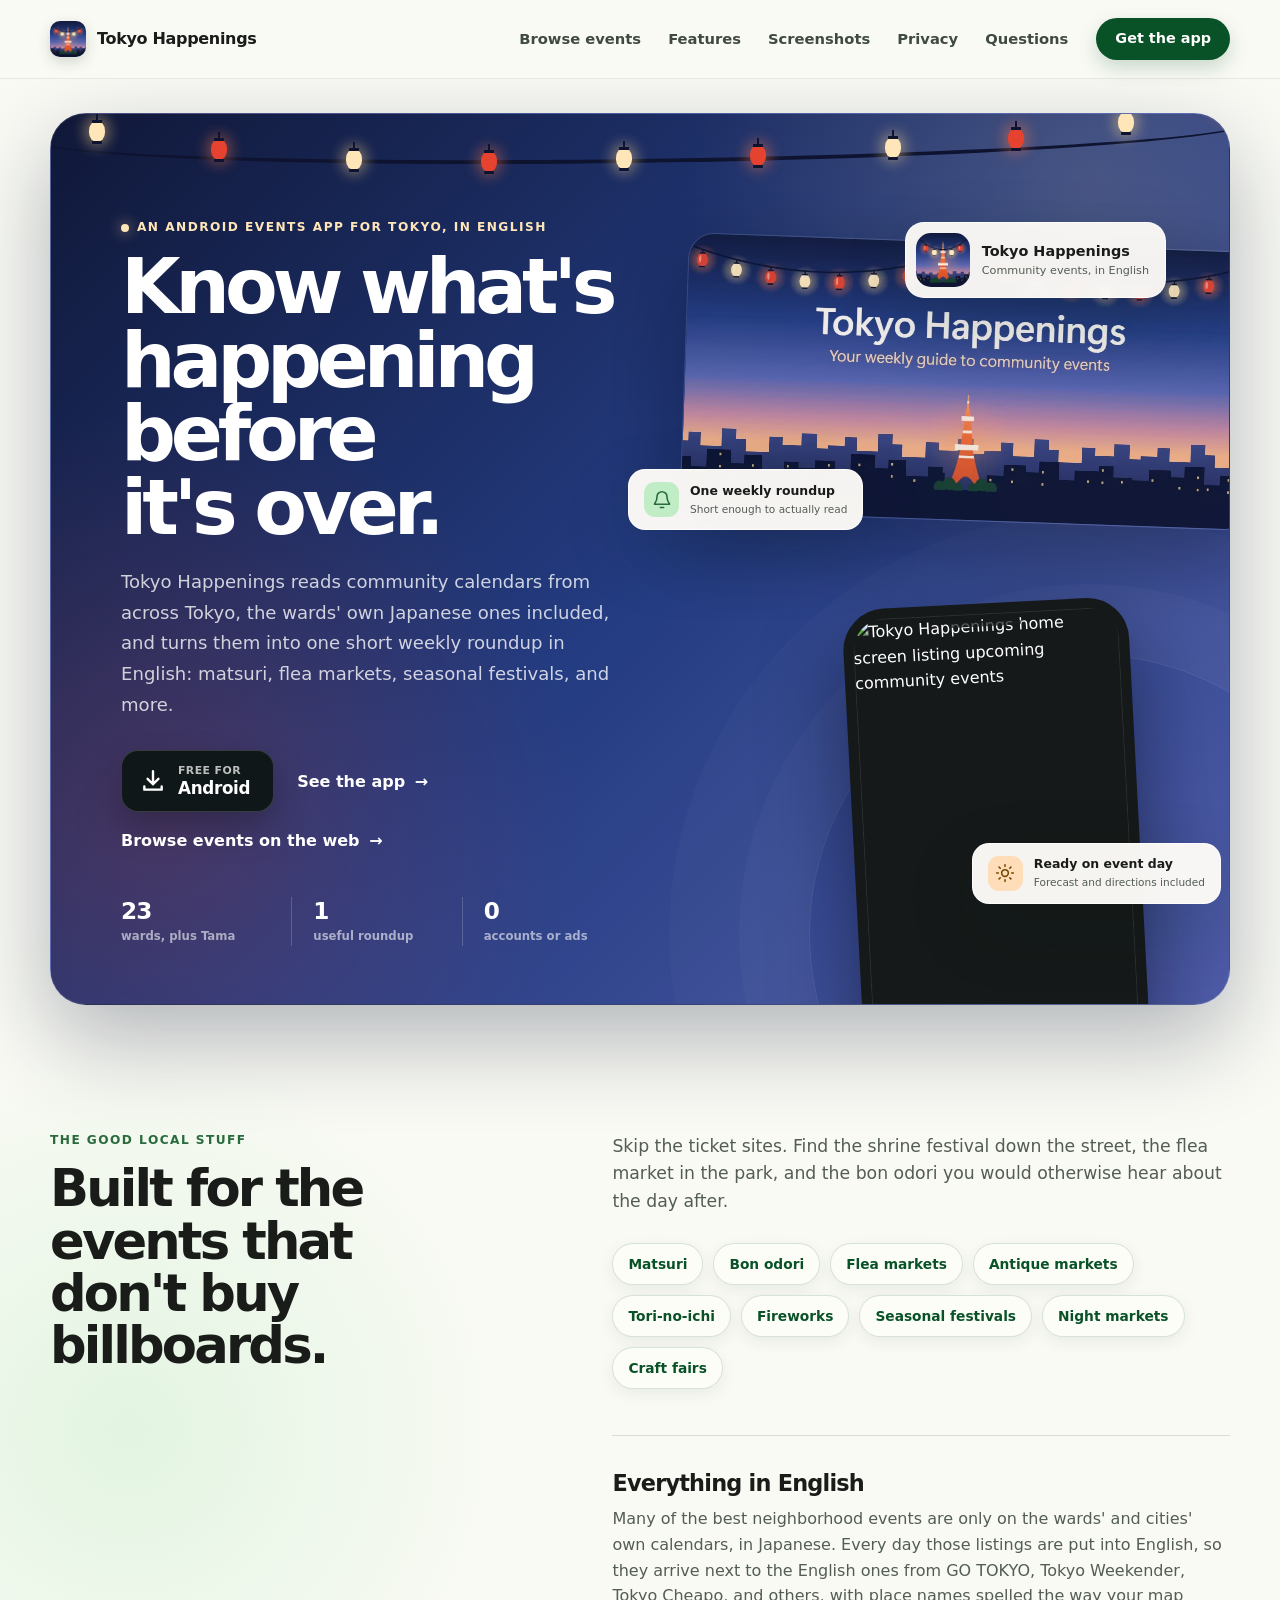
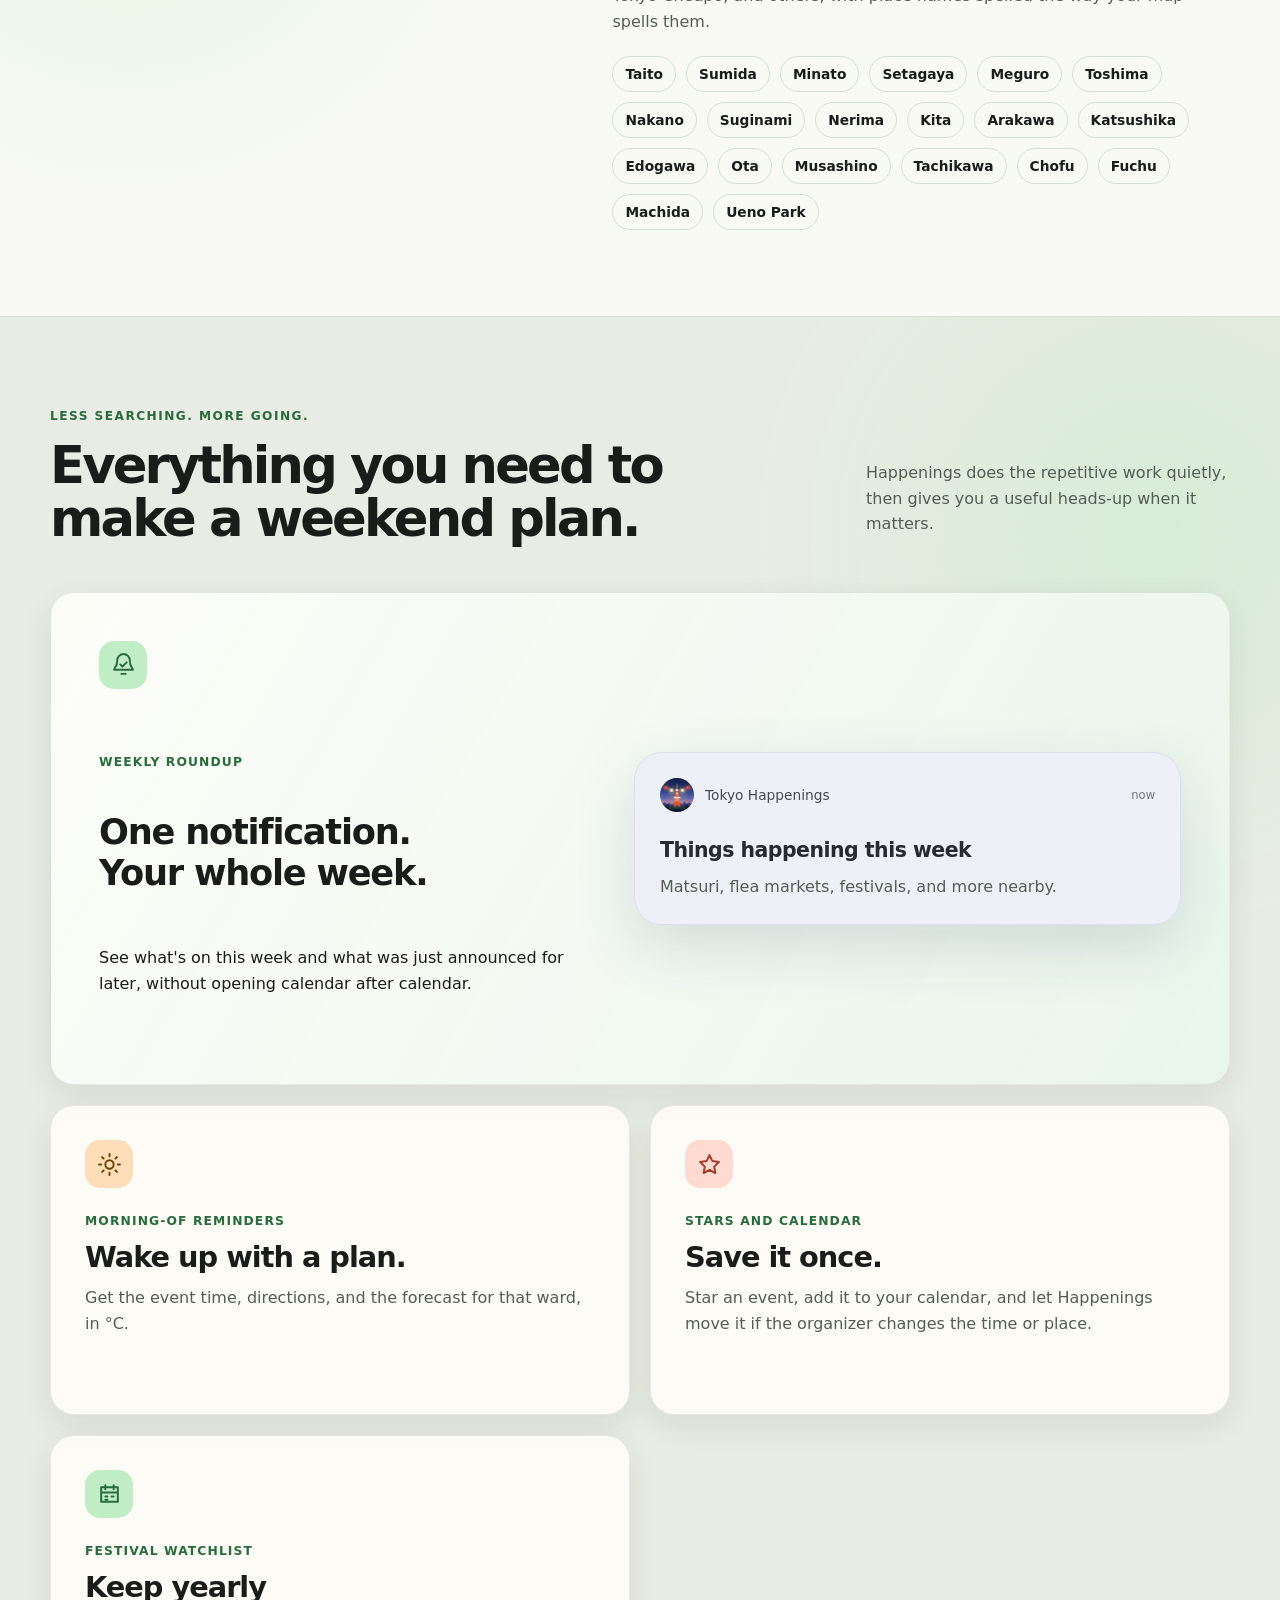
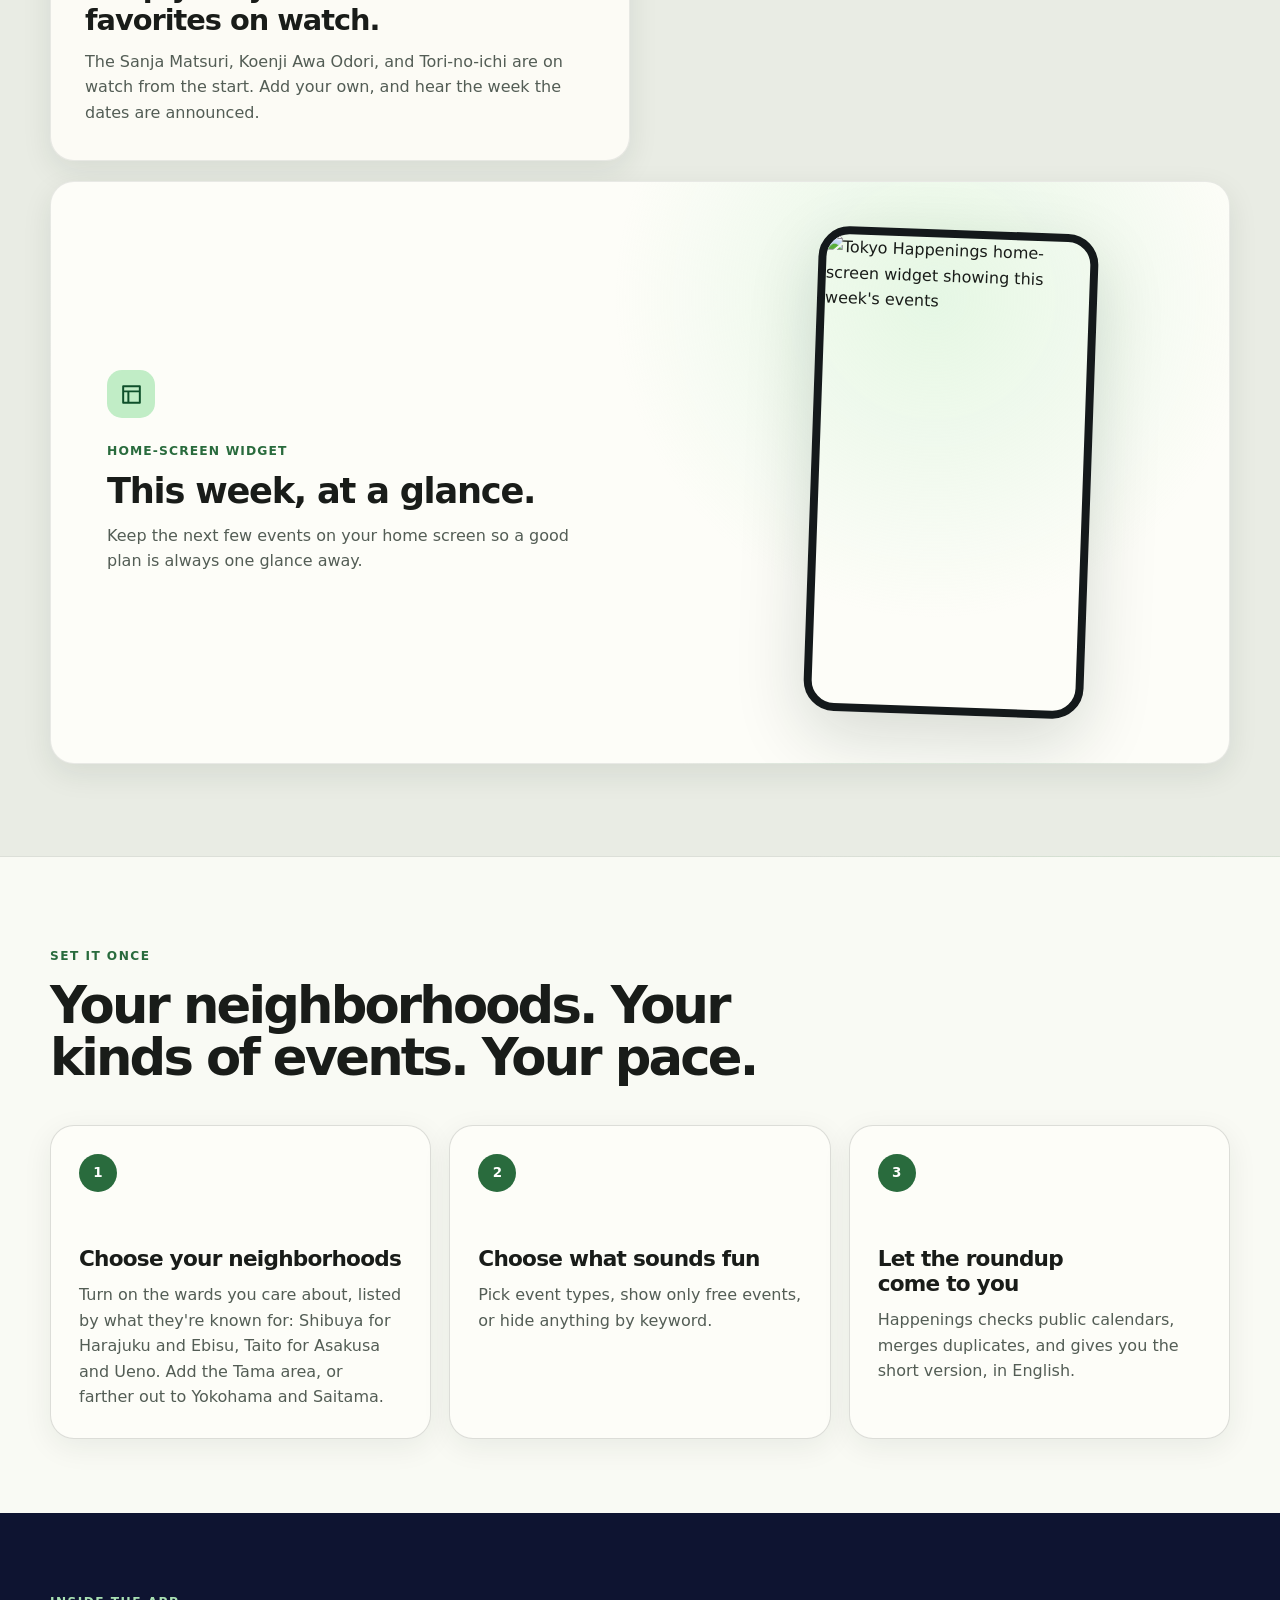
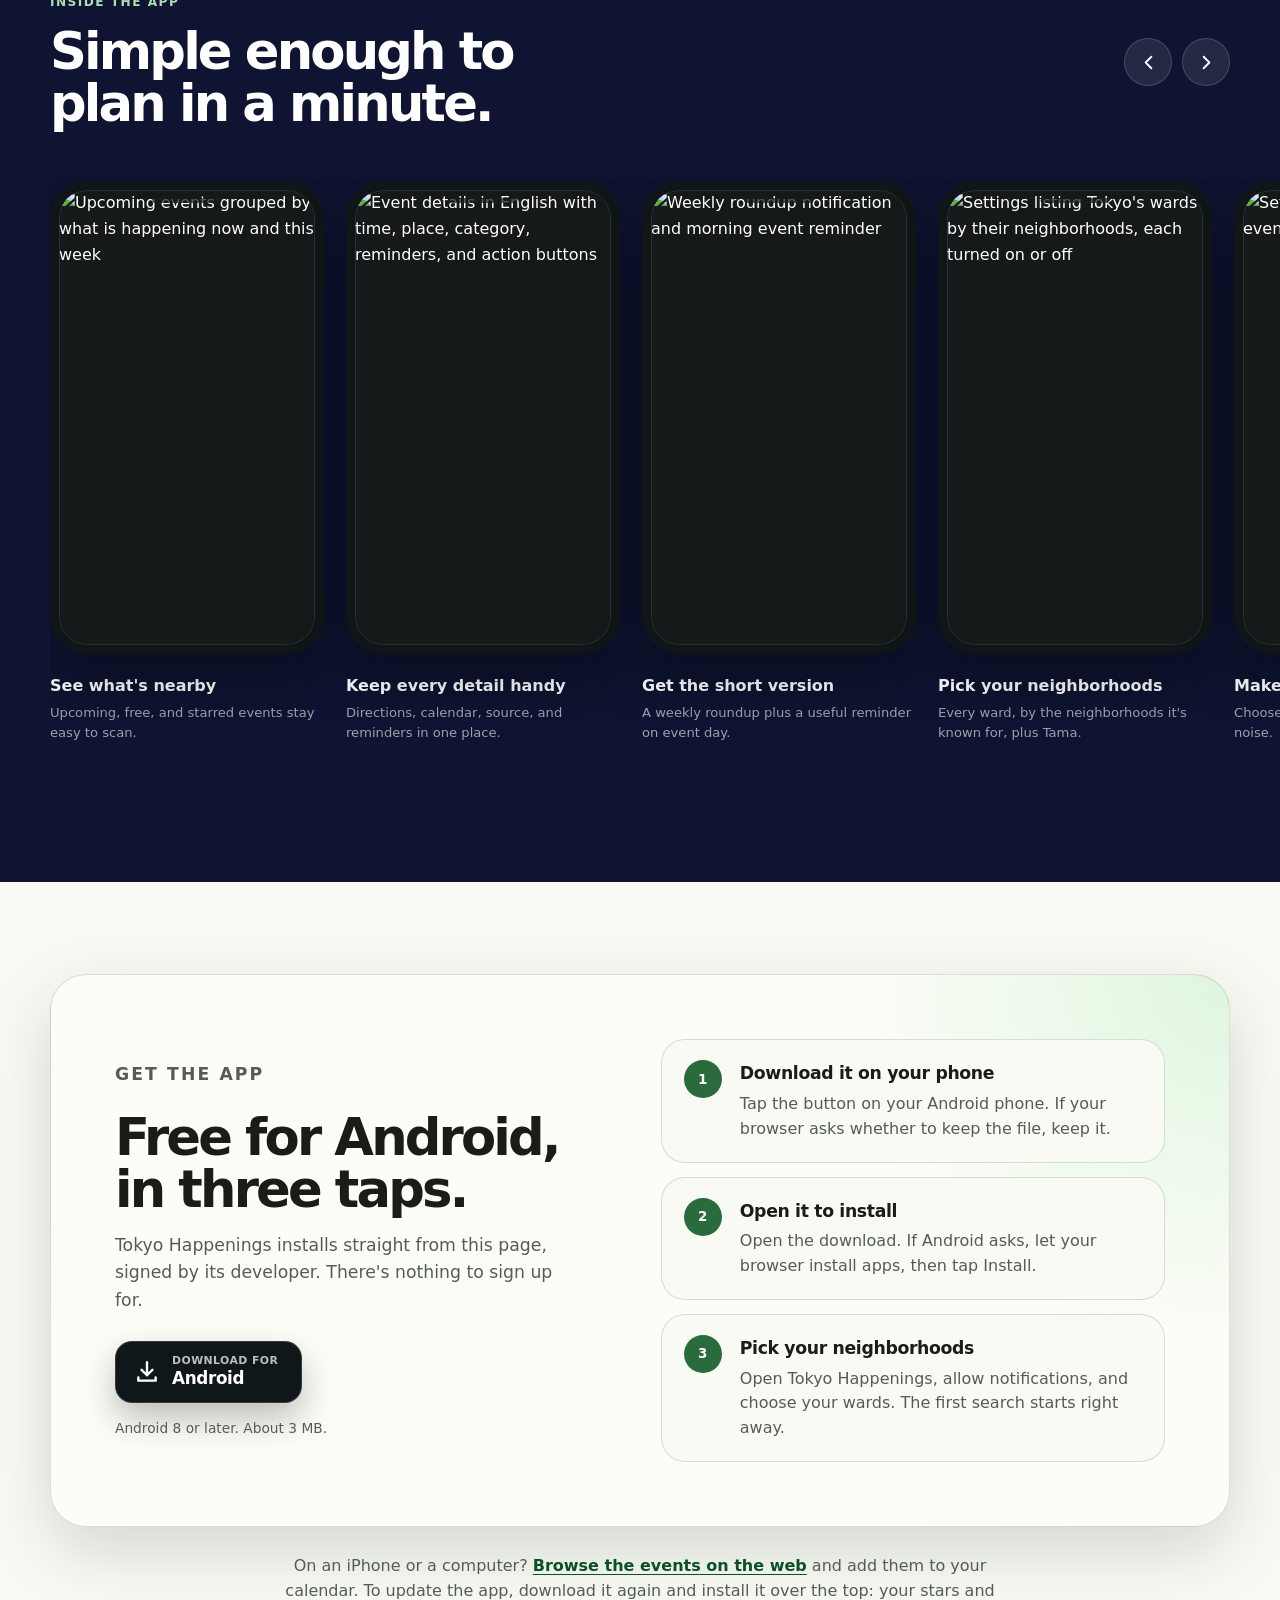
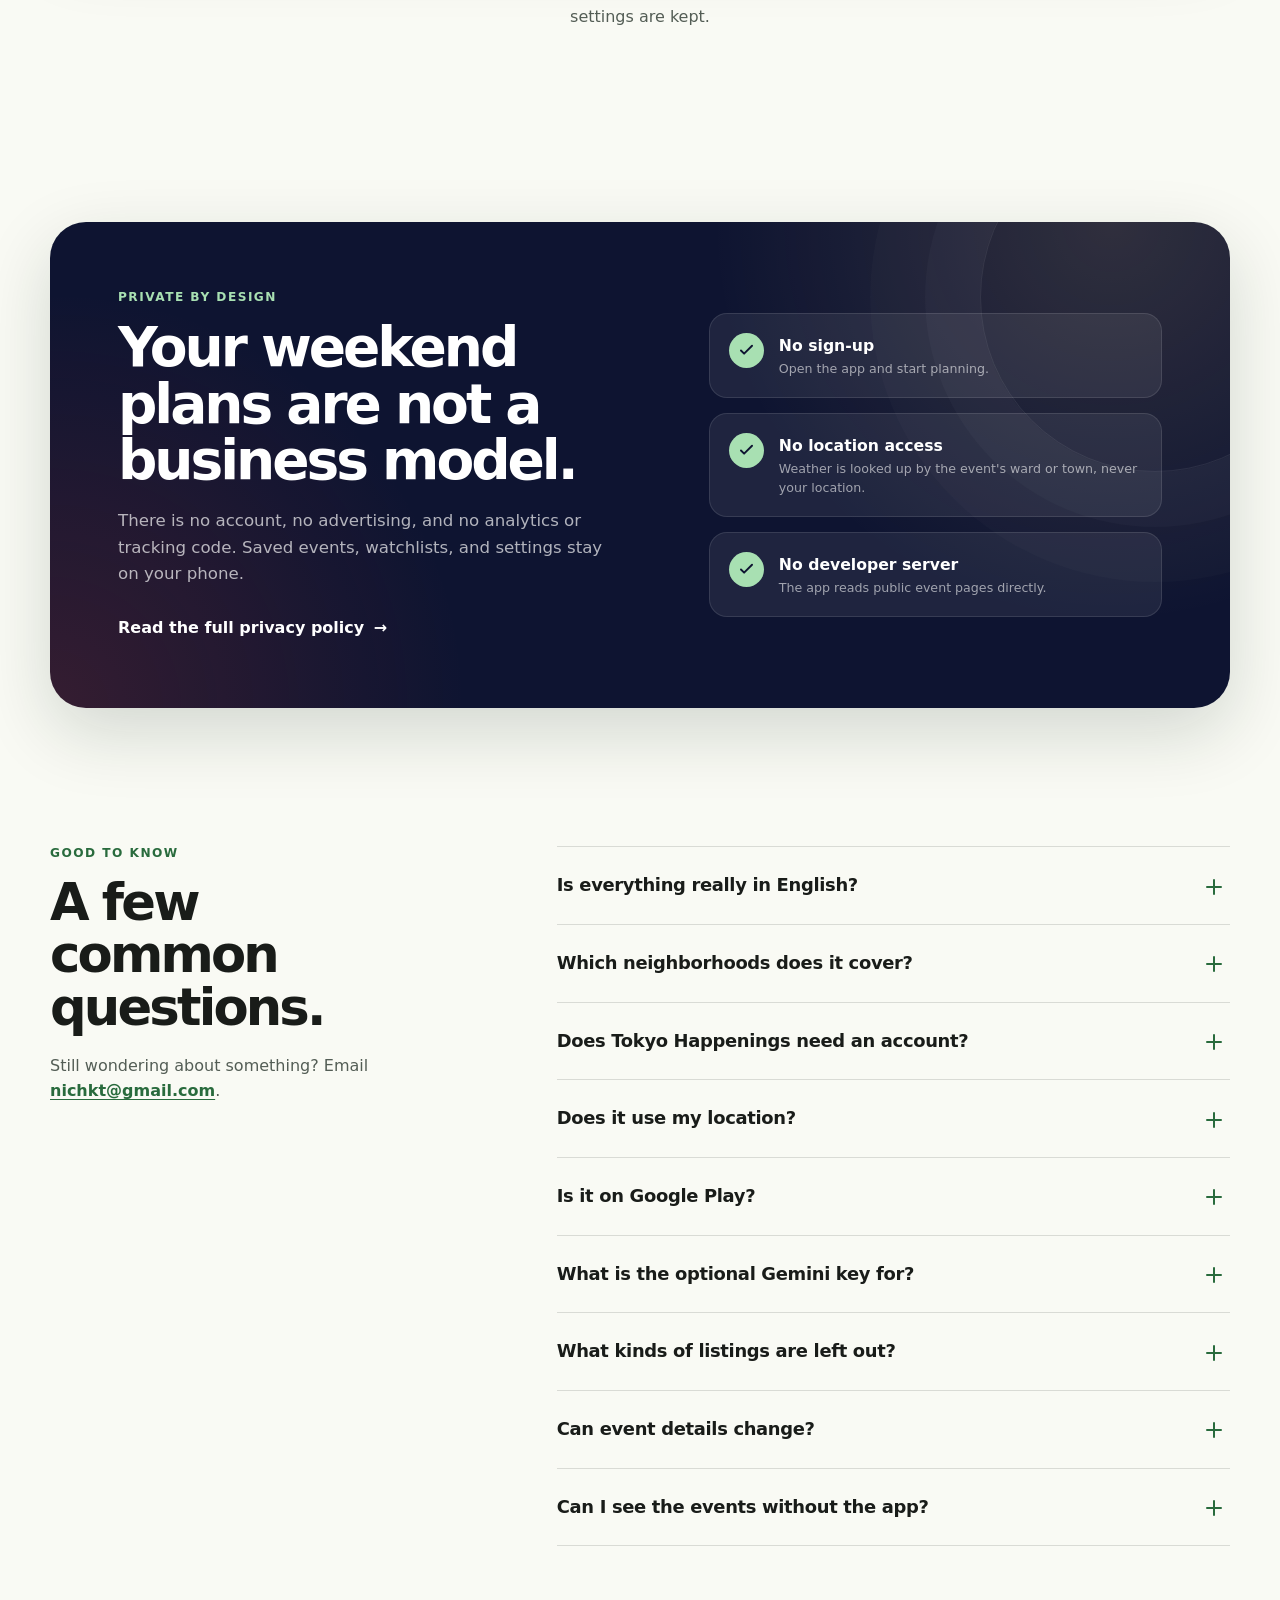
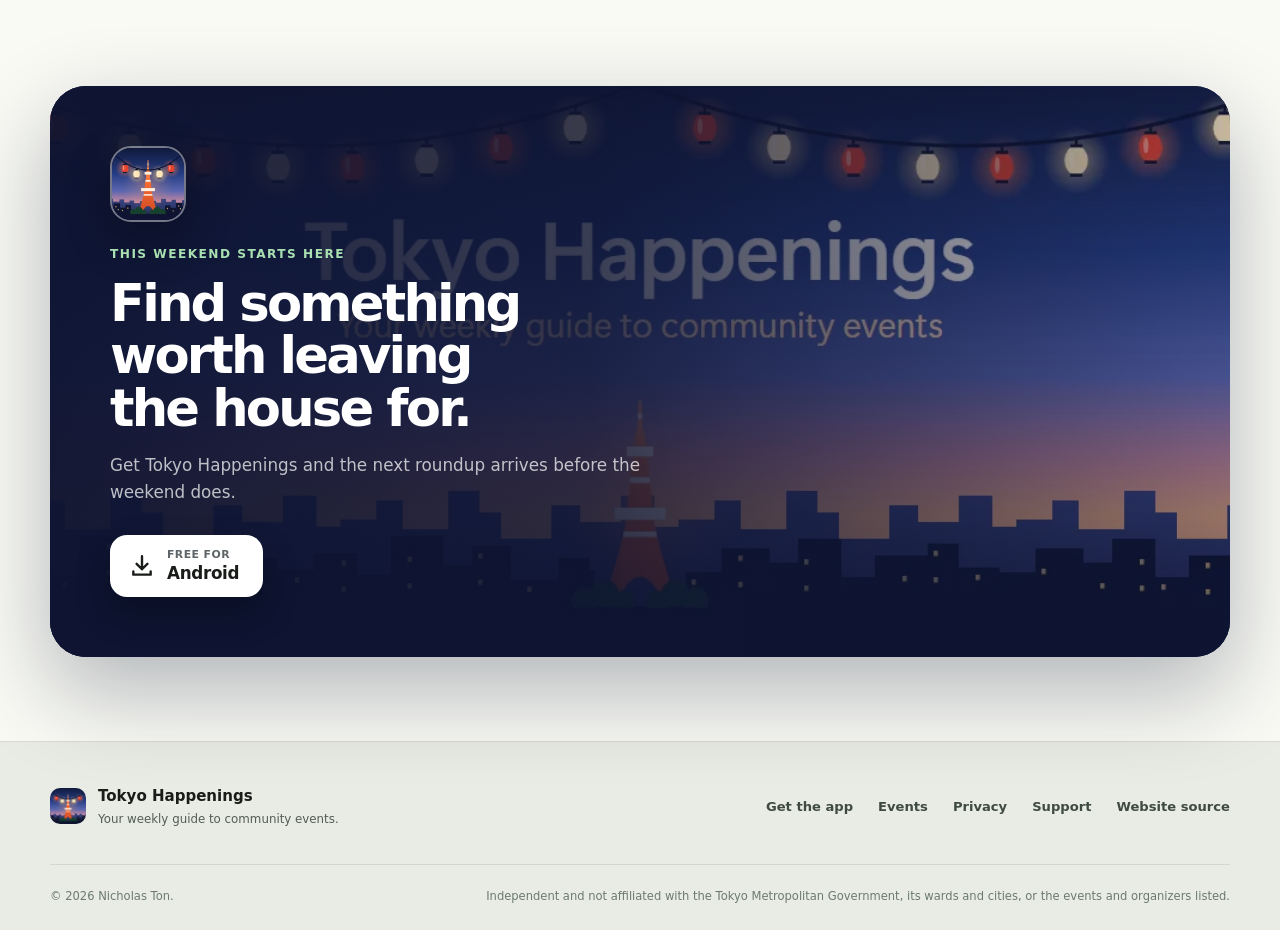
==== index.html @ 7f44f24d "Tokyo Happenings website The landing page, and the events page with its first list and the wards' ca" ====
<!doctype html>
<html lang="en">
<head>
  <meta charset="utf-8">
  <meta name="viewport" content="width=device-width, initial-scale=1">
  <meta name="theme-color" content="#095227">
  <meta name="color-scheme" content="light">
  <meta name="description" content="Tokyo Happenings finds matsuri, flea markets, seasonal festivals, and other community events across Tokyo's wards, all in English, before they pass you by.">
  <meta name="robots" content="index, follow">

  <title>Tokyo Happenings | Find local events before they happen</title>

  <link rel="canonical" href="https://nichkt.github.io/tokyo-happenings/">
  <link rel="icon" type="image/png" sizes="32x32" href="assets/icon-32.png">
  <link rel="apple-touch-icon" sizes="192x192" href="assets/icon-192.png">
  <link rel="manifest" href="site.webmanifest">
  <link rel="preload" as="image" href="assets/screenshots/1.webp" type="image/webp">
  <link rel="stylesheet" href="styles.css">

  <meta property="og:type" content="website">
  <meta property="og:site_name" content="Tokyo Happenings">
  <meta property="og:title" content="Tokyo Happenings | Your weekly guide to community events">
  <meta property="og:description" content="Matsuri, flea markets, bon odori, and seasonal festivals across Tokyo's wards, in English - found before they happen.">
  <meta property="og:url" content="https://nichkt.github.io/tokyo-happenings/">
  <meta property="og:image" content="https://nichkt.github.io/tokyo-happenings/assets/feature-graphic.png">
  <meta property="og:image:width" content="1024">
  <meta property="og:image:height" content="500">
  <meta property="og:image:alt" content="Tokyo Happenings artwork with festival lanterns over Tokyo Tower at blue hour">

  <meta name="twitter:card" content="summary_large_image">
  <meta name="twitter:title" content="Tokyo Happenings">
  <meta name="twitter:description" content="Your weekly guide, in English, to the community events around Tokyo that are easy to miss.">
  <meta name="twitter:image" content="https://nichkt.github.io/tokyo-happenings/assets/feature-graphic.png">

  <script type="application/ld+json">
  {
    "@context": "https://schema.org",
    "@type": "MobileApplication",
    "name": "Tokyo Happenings",
    "operatingSystem": "Android",
    "applicationCategory": "LifestyleApplication",
    "description": "Tokyo Happenings finds matsuri, flea markets, seasonal festivals, and other community events across Tokyo's wards, puts the wards' Japanese calendars into English, and sends one useful weekly roundup.",
    "downloadUrl": "https://github.com/Nichkt/tokyo-happenings/releases/latest/download/TokyoHappenings.apk",
    "image": "https://nichkt.github.io/tokyo-happenings/assets/app-icon.png",
    "offers": {
      "@type": "Offer",
      "price": "0",
      "priceCurrency": "USD"
    },
    "author": {
      "@type": "Person",
      "name": "Nicholas Ton"
    }
  }
  </script>
</head>
<body>
  <a class="skip-link" href="#main-content">Skip to content</a>

  <header class="site-header">
    <nav class="nav container" aria-label="Primary navigation">
      <a class="brand" href="#top" aria-label="Tokyo Happenings home">
        <img src="assets/icon-32.png" width="36" height="36" alt="">
        <span>Tokyo Happenings</span>
      </a>

      <div class="nav-links">
        <a href="events/">Browse events</a>
        <a href="#features">Features</a>
        <a href="#screenshots">Screenshots</a>
        <a href="#privacy">Privacy</a>
        <a href="#questions">Questions</a>
      </div>

      <a class="button button-small button-dark" href="#get">
        Get the app
      </a>
    </nav>
  </header>

  <main id="main-content">
    <section class="hero" id="top">
      <div class="container">
        <div class="hero-panel">
          <div class="string-lights" aria-hidden="true">
            <span></span><span></span><span></span><span></span><span></span>
            <span></span><span></span><span></span><span></span><span></span>
          </div>

          <div class="hero-grid">
            <div class="hero-copy">
              <p class="eyebrow">An Android events app for Tokyo, in English</p>
              <h1>Know what's happening before it's over.</h1>
              <p class="hero-lede">
                Tokyo Happenings reads community calendars from across Tokyo, the wards' own Japanese ones included, and turns them into one short weekly roundup in English: matsuri, flea markets, seasonal festivals, and more.
              </p>

              <div class="hero-actions">
                <a class="store-button" href="#get" aria-label="Get Tokyo Happenings for Android">
                  <svg viewBox="0 0 24 24" aria-hidden="true" fill="none" stroke="currentColor" stroke-width="2.2" stroke-linecap="round" stroke-linejoin="round">
                    <path d="M12 3v12m0 0-5-5m5 5 5-5M4 17v3h16v-3"/>
                  </svg>
                  <span>
                    <small>Free for</small>
                    <strong>Android</strong>
                  </span>
                </a>
                <a class="hero-link" href="#screenshots">See the app <span aria-hidden="true">&rarr;</span></a>
                <a class="hero-link" href="events/">Browse events on the web <span aria-hidden="true">&rarr;</span></a>
              </div>

              <ul class="hero-proof" aria-label="App highlights">
                <li><strong>23</strong><span>wards, plus Tama</span></li>
                <li><strong>1</strong><span>useful roundup</span></li>
                <li><strong>0</strong><span>accounts or ads</span></li>
              </ul>
            </div>

            <div class="hero-visual" aria-label="Tokyo Happenings app preview">
              <img class="hero-art" src="assets/feature-graphic.webp" width="1024" height="500" alt="" aria-hidden="true">

              <div class="app-badge">
                <img src="assets/app-icon.png" width="64" height="64" alt="">
                <span><strong>Tokyo Happenings</strong><small>Community events, in English</small></span>
              </div>

              <div class="device device-hero">
                <div class="device-speaker" aria-hidden="true"></div>
                <img src="assets/screenshots/1.webp" width="720" height="1280" alt="Tokyo Happenings home screen listing upcoming community events" fetchpriority="high">
              </div>

              <div class="floating-note note-roundup">
                <span class="note-icon" aria-hidden="true">
                  <svg viewBox="0 0 24 24"><path d="M18 8a6 6 0 0 0-12 0c0 7-3 7-3 9h18c0-2-3-2-3-9M10 21h4"/></svg>
                </span>
                <span><strong>One weekly roundup</strong><small>Short enough to actually read</small></span>
              </div>

              <div class="floating-note note-weather">
                <span class="note-icon note-icon-amber" aria-hidden="true">
                  <svg viewBox="0 0 24 24"><circle cx="12" cy="12" r="4"/><path d="M12 2v2m0 16v2M4.9 4.9l1.4 1.4m11.4 11.4 1.4 1.4M2 12h2m16 0h2M4.9 19.1l1.4-1.4M17.7 6.3l1.4-1.4"/></svg>
                </span>
                <span><strong>Ready on event day</strong><small>Forecast and directions included</small></span>
              </div>
            </div>
          </div>
        </div>
      </div>
    </section>

    <section class="event-types section">
      <div class="container event-types-grid">
        <div>
          <p class="section-kicker">The good local stuff</p>
          <h2>Built for the events that don't buy billboards.</h2>
        </div>
        <div>
          <p class="section-intro">
            Skip the ticket sites. Find the shrine festival down the street, the flea market in the park, and the bon odori you would otherwise hear about the day after.
          </p>
          <div class="chip-cloud" aria-label="Event types in Tokyo Happenings">
            <span>Matsuri</span>
            <span>Bon odori</span>
            <span>Flea markets</span>
            <span>Antique markets</span>
            <span>Tori-no-ichi</span>
            <span>Fireworks</span>
            <span>Seasonal festivals</span>
            <span>Night markets</span>
            <span>Craft fairs</span>
          </div>

          <div class="english-note" id="english">
            <h3>Everything in English</h3>
            <p>
              Many of the best neighborhood events are only on the wards' and cities' own calendars, in Japanese. Every day those listings are put into English, so they arrive next to the English ones from GO TOKYO, Tokyo Weekender, Tokyo Cheapo, and others, with place names spelled the way your map spells them.
            </p>
            <div class="chip-cloud chip-cloud-quiet" aria-label="Calendars put into English every day">
              <span>Taito</span>
              <span>Sumida</span>
              <span>Minato</span>
              <span>Setagaya</span>
              <span>Meguro</span>
              <span>Toshima</span>
              <span>Nakano</span>
              <span>Suginami</span>
              <span>Nerima</span>
              <span>Kita</span>
              <span>Arakawa</span>
              <span>Katsushika</span>
              <span>Edogawa</span>
              <span>Ota</span>
              <span>Musashino</span>
              <span>Tachikawa</span>
              <span>Chofu</span>
              <span>Fuchu</span>
              <span>Machida</span>
              <span>Ueno Park</span>
            </div>
          </div>
        </div>
      </div>
    </section>

    <section class="features section" id="features">
      <div class="container">
        <div class="section-heading">
          <div>
            <p class="section-kicker">Less searching. More going.</p>
            <h2>Everything you need to make a weekend plan.</h2>
          </div>
          <p>
            Happenings does the repetitive work quietly, then gives you a useful heads-up when it matters.
          </p>
        </div>

        <div class="feature-grid">
          <article class="feature-card feature-card-large">
            <div class="feature-icon">
              <svg viewBox="0 0 24 24" aria-hidden="true"><path d="M18 8a6 6 0 0 0-12 0c0 7-3 7-3 9h18c0-2-3-2-3-9M10 21h4"/><path d="m9 12 2 2 4-4"/></svg>
            </div>
            <p class="feature-label">Weekly roundup</p>
            <h3>One notification. Your whole week.</h3>
            <p>
              See what's on this week and what was just announced for later, without opening calendar after calendar.
            </p>
            <div class="mini-notification" aria-hidden="true">
              <div class="mini-notification-top">
                <img src="assets/icon-32.png" width="34" height="34" alt="">
                <span>Tokyo Happenings</span>
                <small>now</small>
              </div>
              <strong>Things happening this week</strong>
              <p>Matsuri, flea markets, festivals, and more nearby.</p>
            </div>
          </article>

          <article class="feature-card">
            <div class="feature-icon feature-icon-amber">
              <svg viewBox="0 0 24 24" aria-hidden="true"><circle cx="12" cy="12" r="4"/><path d="M12 2v2m0 16v2M4.9 4.9l1.4 1.4m11.4 11.4 1.4 1.4M2 12h2m16 0h2M4.9 19.1l1.4-1.4M17.7 6.3l1.4-1.4"/></svg>
            </div>
            <p class="feature-label">Morning-of reminders</p>
            <h3>Wake up with a plan.</h3>
            <p>Get the event time, directions, and the forecast for that ward, in &deg;C.</p>
          </article>

          <article class="feature-card">
            <div class="feature-icon feature-icon-coral">
              <svg viewBox="0 0 24 24" aria-hidden="true"><path d="m12 3 2.8 5.7 6.2.9-4.5 4.4 1.1 6.2-5.6-3-5.6 3 1.1-6.2L3 9.6l6.2-.9z"/></svg>
            </div>
            <p class="feature-label">Stars and calendar</p>
            <h3>Save it once.</h3>
            <p>Star an event, add it to your calendar, and let Happenings move it if the organizer changes the time or place.</p>
          </article>

          <article class="feature-card">
            <div class="feature-icon">
              <svg viewBox="0 0 24 24" aria-hidden="true"><path d="M4 5h16v14H4zM8 3v4m8-4v4M4 10h16"/><path d="M8 14h2m4 0h2m-8 3h2"/></svg>
            </div>
            <p class="feature-label">Festival watchlist</p>
            <h3>Keep yearly favorites on watch.</h3>
            <p>The Sanja Matsuri, Koenji Awa Odori, and Tori-no-ichi are on watch from the start. Add your own, and hear the week the dates are announced.</p>
          </article>

          <article class="feature-card feature-card-widget">
            <div>
              <div class="feature-icon feature-icon-sky">
                <svg viewBox="0 0 24 24" aria-hidden="true"><path d="M4 4h16v16H4zM4 9h16M9 9v11"/></svg>
              </div>
              <p class="feature-label">Home-screen widget</p>
              <h3>This week, at a glance.</h3>
              <p>Keep the next few events on your home screen so a good plan is always one glance away.</p>
            </div>
            <img src="assets/screenshots/6.webp" width="720" height="1280" alt="Tokyo Happenings home-screen widget showing this week's events" loading="lazy">
          </article>
        </div>
      </div>
    </section>

    <section class="how-it-works section">
      <div class="container">
        <div class="section-heading compact-heading">
          <div>
            <p class="section-kicker">Set it once</p>
            <h2>Your neighborhoods. Your kinds of events. Your pace.</h2>
          </div>
        </div>

        <ol class="steps">
          <li>
            <span class="step-number">1</span>
            <div>
              <h3>Choose your neighborhoods</h3>
              <p>Turn on the wards you care about, listed by what they're known for: Shibuya for Harajuku and Ebisu, Taito for Asakusa and Ueno. Add the Tama area, or farther out to Yokohama and Saitama.</p>
            </div>
          </li>
          <li>
            <span class="step-number">2</span>
            <div>
              <h3>Choose what sounds fun</h3>
              <p>Pick event types, show only free events, or hide anything by keyword.</p>
            </div>
          </li>
          <li>
            <span class="step-number">3</span>
            <div>
              <h3>Let the roundup come to you</h3>
              <p>Happenings checks public calendars, merges duplicates, and gives you the short version, in English.</p>
            </div>
          </li>
        </ol>
      </div>
    </section>

    <section class="screenshots section" id="screenshots">
      <div class="container">
        <div class="section-heading screenshots-heading">
          <div>
            <p class="section-kicker">Inside the app</p>
            <h2>Simple enough to plan in a minute.</h2>
          </div>
          <div class="gallery-controls" aria-label="Screenshot gallery controls">
            <button type="button" data-gallery-button="previous" aria-label="Show previous screenshots">
              <svg viewBox="0 0 24 24" aria-hidden="true"><path d="m15 18-6-6 6-6"/></svg>
            </button>
            <button type="button" data-gallery-button="next" aria-label="Show next screenshots">
              <svg viewBox="0 0 24 24" aria-hidden="true"><path d="m9 18 6-6-6-6"/></svg>
            </button>
          </div>
        </div>

        <div class="gallery" data-gallery>
          <figure class="screenshot-card">
            <div class="device">
              <div class="device-speaker" aria-hidden="true"></div>
              <img src="assets/screenshots/1.webp" width="720" height="1280" alt="Upcoming events grouped by what is happening now and this week" loading="lazy">
            </div>
            <figcaption><strong>See what's nearby</strong><span>Upcoming, free, and starred events stay easy to scan.</span></figcaption>
          </figure>

          <figure class="screenshot-card">
            <div class="device">
              <div class="device-speaker" aria-hidden="true"></div>
              <img src="assets/screenshots/2.webp" width="720" height="1280" alt="Event details in English with time, place, category, reminders, and action buttons" loading="lazy">
            </div>
            <figcaption><strong>Keep every detail handy</strong><span>Directions, calendar, source, and reminders in one place.</span></figcaption>
          </figure>

          <figure class="screenshot-card">
            <div class="device">
              <div class="device-speaker" aria-hidden="true"></div>
              <img src="assets/screenshots/3.webp" width="720" height="1280" alt="Weekly roundup notification and morning event reminder" loading="lazy">
            </div>
            <figcaption><strong>Get the short version</strong><span>A weekly roundup plus a useful reminder on event day.</span></figcaption>
          </figure>

          <figure class="screenshot-card">
            <div class="device">
              <div class="device-speaker" aria-hidden="true"></div>
              <img src="assets/screenshots/4.webp" width="720" height="1280" alt="Settings listing Tokyo's wards by their neighborhoods, each turned on or off" loading="lazy">
            </div>
            <figcaption><strong>Pick your neighborhoods</strong><span>Every ward, by the neighborhoods it's known for, plus Tama.</span></figcaption>
          </figure>

          <figure class="screenshot-card">
            <div class="device">
              <div class="device-speaker" aria-hidden="true"></div>
              <img src="assets/screenshots/5.webp" width="720" height="1280" alt="Settings for event types, free events, and keyword filters" loading="lazy">
            </div>
            <figcaption><strong>Make the list yours</strong><span>Choose event types, then filter out the noise.</span></figcaption>
          </figure>

          <figure class="screenshot-card">
            <div class="device">
              <div class="device-speaker" aria-hidden="true"></div>
              <img src="assets/screenshots/6.webp" width="720" height="1280" alt="Tokyo Happenings widget on an Android home screen" loading="lazy">
            </div>
            <figcaption><strong>Keep this week visible</strong><span>The home-screen widget puts the next events within reach.</span></figcaption>
          </figure>
        </div>
      </div>
    </section>

    <section class="get section" id="get">
      <div class="container">
        <div class="get-panel">
          <div class="get-copy">
            <p class="section-kicker">Get the app</p>
            <h2>Free for Android, in three taps.</h2>
            <p>
              Tokyo Happenings installs straight from this page, signed by its developer. There's nothing to sign up for.
            </p>
            <a class="store-button" href="https://github.com/Nichkt/tokyo-happenings/releases/latest/download/TokyoHappenings.apk" aria-label="Download Tokyo Happenings for Android">
              <svg viewBox="0 0 24 24" aria-hidden="true" fill="none" stroke="currentColor" stroke-width="2.2" stroke-linecap="round" stroke-linejoin="round">
                <path d="M12 3v12m0 0-5-5m5 5 5-5M4 17v3h16v-3"/>
              </svg>
              <span><small>Download for</small><strong>Android</strong></span>
            </a>
            <p class="get-fine">Android 8 or later. About 3 MB.</p>
          </div>

          <ol class="get-steps">
            <li>
              <span class="step-number">1</span>
              <div>
                <strong>Download it on your phone</strong>
                <span>Tap the button on your Android phone. If your browser asks whether to keep the file, keep it.</span>
              </div>
            </li>
            <li>
              <span class="step-number">2</span>
              <div>
                <strong>Open it to install</strong>
                <span>Open the download. If Android asks, let your browser install apps, then tap Install.</span>
              </div>
            </li>
            <li>
              <span class="step-number">3</span>
              <div>
                <strong>Pick your neighborhoods</strong>
                <span>Open Tokyo Happenings, allow notifications, and choose your wards. The first search starts right away.</span>
              </div>
            </li>
          </ol>
        </div>
        <p class="get-aside">
          On an iPhone or a computer? <a href="events/">Browse the events on the web</a> and add them to your calendar.
          To update the app, download it again and install it over the top: your stars and settings are kept.
        </p>
      </div>
    </section>

    <section class="privacy section" id="privacy">
      <div class="container">
        <div class="privacy-panel">
          <div class="privacy-copy">
            <p class="section-kicker section-kicker-light">Private by design</p>
            <h2>Your weekend plans are not a business model.</h2>
            <p>
              There is no account, no advertising, and no analytics or tracking code. Saved events, watchlists, and settings stay on your phone.
            </p>
            <a class="text-link-light" href="https://nichkt.github.io/seattle-happenings-privacy/tokyo/" target="_blank" rel="noopener noreferrer">
              Read the full privacy policy <span aria-hidden="true">&rarr;</span>
            </a>
          </div>

          <ul class="privacy-list">
            <li>
              <span class="privacy-check" aria-hidden="true">
                <svg viewBox="0 0 24 24"><path d="m5 12 4 4 10-10"/></svg>
              </span>
              <div><strong>No sign-up</strong><span>Open the app and start planning.</span></div>
            </li>
            <li>
              <span class="privacy-check" aria-hidden="true">
                <svg viewBox="0 0 24 24"><path d="m5 12 4 4 10-10"/></svg>
              </span>
              <div><strong>No location access</strong><span>Weather is looked up by the event's ward or town, never your location.</span></div>
            </li>
            <li>
              <span class="privacy-check" aria-hidden="true">
                <svg viewBox="0 0 24 24"><path d="m5 12 4 4 10-10"/></svg>
              </span>
              <div><strong>No developer server</strong><span>The app reads public event pages directly.</span></div>
            </li>
          </ul>
        </div>
      </div>
    </section>

    <section class="questions section" id="questions">
      <div class="container questions-grid">
        <div class="questions-intro">
          <p class="section-kicker">Good to know</p>
          <h2>A few common questions.</h2>
          <p>Still wondering about something? Email <a href="mailto:nichkt@gmail.com">nichkt@gmail.com</a>.</p>
        </div>

        <div class="faq-list">
          <details>
            <summary>Is everything really in English?</summary>
            <p>Yes. The wards' and cities' calendars are in Japanese, so every day their listings are put into English with Google's Gemini before the app or this site shows them. Places keep the spellings you'll find on a map, so you can search for them.</p>
          </details>
          <details>
            <summary>Which neighborhoods does it cover?</summary>
            <p>All 23 wards, each listed by its best-known neighborhoods, and the Tama area to the west: Kichijoji, Mitaka, Tachikawa, Hachioji, and the rest. Yokohama, Kawasaki, Saitama, and Chiba can be turned on too. Turn on only the ones you want.</p>
          </details>
          <details>
            <summary>Does Tokyo Happenings need an account?</summary>
            <p>No. There is no sign-in or profile. Your saved events, watchlist, and settings stay on your phone.</p>
          </details>
          <details>
            <summary>Does it use my location?</summary>
            <p>No. The app does not ask for location access. Distance starts from a ward or town you choose, and weather is requested for each event's ward or town.</p>
          </details>
          <details>
            <summary>Is it on Google Play?</summary>
            <p>Not yet. For now it installs from <a href="#get">this page</a>: download it on your phone and open it. To update, download it again; your stars and settings are kept.</p>
          </details>
          <details>
            <summary>What is the optional Gemini key for?</summary>
            <p>The app works fully without it. If you add your own Gemini API key, Happenings can also read festival pages for their details and sort events more carefully. The app explains exactly what is sent before you add a key.</p>
          </details>
          <details>
            <summary>What kinds of listings are left out?</summary>
            <p>Concerts, sports, and ticket-resale listings are left out on purpose, and so are the classes, talks, and consultations on the ward calendars. The focus is community events such as matsuri, markets, festivals, fireworks, and fairs.</p>
          </details>
          <details>
            <summary>Can event details change?</summary>
            <p>Yes. Dates, times, and places can change, so always check with the organizer. When Happenings sees an update, it can also move an event it added to your calendar.</p>
          </details>
          <details>
            <summary>Can I see the events without the app?</summary>
            <p>Yes. <a href="events/">Browse upcoming events on the web</a>, gathered from the same calendars every day, and add any of them to Google, Apple, Outlook, or another calendar. It works on iPhone too. The weekly roundup and reminders are in the app.</p>
          </details>
        </div>
      </div>
    </section>

    <section class="final-cta section">
      <div class="container">
        <div class="final-cta-panel">
          <img src="assets/feature-graphic.webp" width="1024" height="500" alt="" aria-hidden="true" loading="lazy">
          <div class="final-cta-overlay"></div>
          <div class="final-cta-content">
            <img src="assets/app-icon.png" width="86" height="86" alt="">
            <p class="section-kicker section-kicker-light">This weekend starts here</p>
            <h2>Find something worth leaving the house for.</h2>
            <p>Get Tokyo Happenings and the next roundup arrives before the weekend does.</p>
            <a class="store-button store-button-light" href="#get" aria-label="Get Tokyo Happenings for Android">
              <svg viewBox="0 0 24 24" aria-hidden="true" fill="none" stroke="currentColor" stroke-width="2.2" stroke-linecap="round" stroke-linejoin="round">
                <path d="M12 3v12m0 0-5-5m5 5 5-5M4 17v3h16v-3"/>
              </svg>
              <span><small>Free for</small><strong>Android</strong></span>
            </a>
          </div>
        </div>
      </div>
    </section>
  </main>

  <footer class="site-footer">
    <div class="container footer-grid">
      <div class="footer-brand">
        <img src="assets/icon-32.png" width="36" height="36" alt="">
        <div><strong>Tokyo Happenings</strong><span>Your weekly guide to community events.</span></div>
      </div>
      <div class="footer-links">
        <a href="#get">Get the app</a>
        <a href="events/">Events</a>
        <a href="https://nichkt.github.io/seattle-happenings-privacy/tokyo/" target="_blank" rel="noopener noreferrer">Privacy</a>
        <a href="mailto:nichkt@gmail.com">Support</a>
        <a href="https://github.com/Nichkt/tokyo-happenings" target="_blank" rel="noopener noreferrer">Website source</a>
      </div>
    </div>
    <div class="container footer-bottom">
      <p>&copy; <span data-current-year>2026</span> Nicholas Ton.</p>
      <p>Independent and not affiliated with the Tokyo Metropolitan Government, its wards and cities, or the events and organizers listed.</p>
    </div>
  </footer>

  <script src="script.js"></script>
</body>
</html>
---- styles.css ----
:root {
  --ink: #191c19;
  --muted: #535d55;
  --cream: #f9faf4;
  --cream-deep: #e9ece4;
  --paper: #fdfdf8;
  --sound: #296b3d;
  --sound-dark: #095227;
  --sound-deep: #0e1431;
  --sky: #c1edc6;
  --sky-strong: #a8e0b2;
  --amber: #ffe6b8;
  --coral: #e5432f;
  --navy: #0e1431;
  --line: rgba(25, 28, 25, 0.14);
  --shadow-sm: 0 10px 30px rgba(20, 45, 30, 0.09);
  --shadow-md: 0 24px 70px rgba(14, 40, 25, 0.16);
  --shadow-lg: 0 34px 90px rgba(14, 20, 49, 0.3);
  --radius-sm: 16px;
  --radius-md: 24px;
  --radius-lg: 36px;
  --max-width: 1180px;
}

*,
*::before,
*::after {
  box-sizing: border-box;
}

html {
  scroll-behavior: smooth;
}

body {
  margin: 0;
  color: var(--ink);
  background:
    radial-gradient(circle at 10% 16%, rgba(193, 237, 198, 0.4), transparent 24rem),
    var(--cream);
  font-family: Inter, ui-sans-serif, system-ui, -apple-system, BlinkMacSystemFont, "Segoe UI", sans-serif;
  font-size: 16px;
  line-height: 1.6;
  -webkit-font-smoothing: antialiased;
}

body::selection {
  color: #fff;
  background: var(--sound);
}

img {
  display: block;
  height: auto;
  max-width: 100%;
}

a {
  color: inherit;
  text-decoration-thickness: 0.08em;
  text-underline-offset: 0.2em;
}

button,
a {
  -webkit-tap-highlight-color: transparent;
}

button,
summary {
  font: inherit;
}

svg {
  display: block;
}

.container {
  width: min(calc(100% - 40px), var(--max-width));
  margin-inline: auto;
}

.section {
  padding: 92px 0;
}

.skip-link {
  position: fixed;
  z-index: 1000;
  top: 12px;
  left: 12px;
  padding: 10px 16px;
  color: #fff;
  background: var(--sound-dark);
  border-radius: 10px;
  transform: translateY(-160%);
  transition: transform 160ms ease;
}

.skip-link:focus {
  transform: translateY(0);
}

.site-header {
  position: sticky;
  z-index: 100;
  top: 0;
  background: rgba(249, 250, 244, 0.9);
  border-bottom: 1px solid rgba(25, 28, 25, 0.08);
  backdrop-filter: blur(18px);
  -webkit-backdrop-filter: blur(18px);
}

.nav {
  min-height: 78px;
  display: flex;
  align-items: center;
  gap: 28px;
}

.brand {
  display: inline-flex;
  align-items: center;
  gap: 11px;
  margin-right: auto;
  font-weight: 820;
  letter-spacing: -0.02em;
  text-decoration: none;
}

.brand img {
  border-radius: 10px;
  box-shadow: 0 5px 14px rgba(14, 40, 25, 0.16);
}

.nav-links {
  display: flex;
  align-items: center;
  gap: 27px;
}

.nav-links a {
  color: #3f4a42;
  font-size: 0.92rem;
  font-weight: 700;
  text-decoration: none;
  transition: color 160ms ease;
}

.nav-links a:hover {
  color: var(--sound);
}

.button {
  display: inline-flex;
  min-height: 48px;
  align-items: center;
  justify-content: center;
  padding: 0 22px;
  border-radius: 999px;
  font-weight: 800;
  text-decoration: none;
  transition: transform 160ms ease, box-shadow 160ms ease, background 160ms ease;
}

.button:hover {
  transform: translateY(-2px);
}

.button-small {
  min-height: 42px;
  padding-inline: 19px;
  font-size: 0.9rem;
}

.button-dark {
  color: #fff;
  background: var(--sound-dark);
  box-shadow: 0 8px 20px rgba(9, 82, 39, 0.2);
}

.button-dark:hover {
  background: #063d1d;
  box-shadow: 0 12px 26px rgba(9, 82, 39, 0.27);
}

.hero {
  padding: 34px 0 56px;
}

.hero-panel {
  position: relative;
  overflow: hidden;
  min-height: 690px;
  color: #fff;
  background:
    radial-gradient(circle at 10% 80%, rgba(229, 67, 47, 0.2), transparent 26rem),
    radial-gradient(circle at 88% 8%, rgba(255, 213, 138, 0.16), transparent 25rem),
    linear-gradient(135deg, #101838 0%, #243c82 52%, #4f5ca8 100%);
  border: 1px solid rgba(255, 255, 255, 0.11);
  border-radius: var(--radius-lg);
  box-shadow: var(--shadow-lg);
}

.hero-panel::after {
  content: "";
  position: absolute;
  right: -140px;
  bottom: -210px;
  width: 560px;
  height: 560px;
  border: 1px solid rgba(255, 255, 255, 0.1);
  border-radius: 50%;
  box-shadow:
    0 0 0 70px rgba(255, 255, 255, 0.025),
    0 0 0 140px rgba(255, 255, 255, 0.018);
  pointer-events: none;
}

.hero-grid {
  position: relative;
  z-index: 2;
  display: grid;
  min-height: 690px;
  grid-template-columns: minmax(0, 1.02fr) minmax(430px, 0.98fr);
  align-items: center;
  gap: 36px;
  padding: 100px 70px 58px;
}

.hero-copy {
  max-width: 600px;
}

.eyebrow,
.section-kicker {
  margin: 0 0 14px;
  color: var(--sound);
  font-size: 0.76rem;
  font-weight: 850;
  letter-spacing: 0.12em;
  line-height: 1.3;
  text-transform: uppercase;
}

.eyebrow {
  display: inline-flex;
  align-items: center;
  gap: 8px;
  color: #ffe6b8;
}

.eyebrow::before {
  content: "";
  width: 8px;
  height: 8px;
  background: var(--amber);
  border-radius: 50%;
  box-shadow: 0 0 14px rgba(255, 213, 138, 0.8);
}

h1,
h2,
h3,
p {
  margin-top: 0;
}

h1,
h2,
h3 {
  text-wrap: balance;
}

h1 {
  max-width: 700px;
  margin-bottom: 22px;
  font-size: clamp(3.25rem, 6vw, 5.75rem);
  font-weight: 850;
  letter-spacing: -0.067em;
  line-height: 0.96;
}

h2 {
  margin-bottom: 20px;
  font-size: clamp(2.35rem, 4vw, 4rem);
  font-weight: 840;
  letter-spacing: -0.055em;
  line-height: 1.02;
}

h3 {
  margin-bottom: 11px;
  font-size: 1.4rem;
  font-weight: 810;
  letter-spacing: -0.035em;
  line-height: 1.16;
}

.hero-lede {
  max-width: 590px;
  margin-bottom: 30px;
  color: rgba(255, 255, 255, 0.78);
  font-size: 1.13rem;
  line-height: 1.7;
}

.hero-actions {
  display: flex;
  flex-wrap: wrap;
  align-items: center;
  gap: 16px 23px;
}

.store-button {
  display: inline-flex;
  min-height: 62px;
  align-items: center;
  gap: 12px;
  padding: 10px 23px 10px 18px;
  color: #fff;
  background: #101718;
  border: 1px solid rgba(255, 255, 255, 0.16);
  border-radius: 17px;
  box-shadow: 0 16px 34px rgba(0, 0, 0, 0.25);
  text-decoration: none;
  transition: transform 180ms ease, box-shadow 180ms ease, background 180ms ease;
}

.store-button:hover {
  background: #06090a;
  box-shadow: 0 20px 40px rgba(0, 0, 0, 0.31);
  transform: translateY(-3px);
}

.store-button svg {
  width: 26px;
  height: 30px;
  flex: 0 0 auto;
}

.store-button span {
  display: flex;
  flex-direction: column;
  line-height: 1.05;
}

.store-button small {
  margin-bottom: 4px;
  color: rgba(255, 255, 255, 0.72);
  font-size: 0.68rem;
  font-weight: 600;
  letter-spacing: 0.04em;
  text-transform: uppercase;
}

.store-button strong {
  font-size: 1.05rem;
  letter-spacing: -0.02em;
}

.hero-link {
  color: #fff;
  font-weight: 750;
  text-decoration: none;
}

.hero-link span,
.text-link-light span {
  display: inline-block;
  margin-left: 4px;
  transition: transform 160ms ease;
}

.hero-link:hover span,
.text-link-light:hover span {
  transform: translateX(4px);
}

.hero-proof {
  display: grid;
  max-width: 530px;
  grid-template-columns: repeat(3, 1fr);
  gap: 0;
  margin: 43px 0 0;
  padding: 0;
  list-style: none;
}

.hero-proof li {
  display: flex;
  min-width: 0;
  flex-direction: column;
  gap: 2px;
  padding: 0 21px;
  border-left: 1px solid rgba(255, 255, 255, 0.18);
}

.hero-proof li:first-child {
  padding-left: 0;
  border-left: 0;
}

.hero-proof strong {
  color: #fff;
  font-size: 1.45rem;
  letter-spacing: -0.04em;
  line-height: 1.2;
}

.hero-proof span {
  overflow: hidden;
  color: rgba(255, 255, 255, 0.58);
  font-size: 0.73rem;
  font-weight: 650;
  text-overflow: ellipsis;
  white-space: nowrap;
}

.string-lights {
  position: absolute;
  z-index: 3;
  top: -17px;
  left: -2%;
  width: 104%;
  height: 98px;
  pointer-events: none;
}

.string-lights::before {
  content: "";
  position: absolute;
  top: 0;
  left: 0;
  width: 100%;
  height: 66px;
  border-bottom: 4px solid #0e1430;
  border-radius: 0 0 50% 50%;
  transform: rotate(-0.8deg);
}

.string-lights span {
  position: absolute;
  top: 39px;
  width: 15px;
  height: 20px;
  background: var(--amber);
  border-radius: 50% 50% 48% 48%;
  box-shadow: 0 0 13px 5px rgba(255, 213, 138, 0.4);
}

.string-lights span::before {
  content: "";
  position: absolute;
  top: -9px;
  left: 5px;
  width: 5px;
  height: 10px;
  background: #0e1430;
}

.string-lights span:nth-child(1) { left: 5%; top: 24px; }
.string-lights span:nth-child(2) { left: 15%; top: 42px; background: var(--coral); box-shadow: 0 0 13px 5px rgba(255, 122, 74, 0.38); }
.string-lights span:nth-child(3) { left: 26%; top: 52px; }
.string-lights span:nth-child(4) { left: 37%; top: 54px; background: var(--coral); box-shadow: 0 0 13px 5px rgba(255, 122, 74, 0.38); }
.string-lights span:nth-child(5) { left: 48%; top: 51px; }
.string-lights span:nth-child(6) { left: 59%; top: 48px; background: var(--coral); box-shadow: 0 0 13px 5px rgba(255, 122, 74, 0.38); }
.string-lights span:nth-child(7) { left: 70%; top: 40px; }
.string-lights span:nth-child(8) { left: 80%; top: 31px; background: var(--coral); box-shadow: 0 0 13px 5px rgba(255, 122, 74, 0.38); }
.string-lights span:nth-child(9) { left: 89%; top: 15px; }
.string-lights span:nth-child(10) { left: 97%; top: -2px; background: var(--coral); box-shadow: 0 0 13px 5px rgba(255, 122, 74, 0.38); }

.string-lights span:nth-child(2),
.string-lights span:nth-child(4),
.string-lights span:nth-child(6),
.string-lights span:nth-child(8),
.string-lights span:nth-child(10) {
  background: var(--coral);
  box-shadow: 0 0 13px 5px rgba(255, 122, 74, 0.38);
}

.string-lights span {
  width: 16px;
  height: 21px;
  border-radius: 50% / 46%;
}

.string-lights span::before {
  top: -7px;
  left: 3px;
  width: 10px;
  height: 9px;
  background:
    linear-gradient(#0e1430, #0e1430) center top / 2px 6px no-repeat,
    linear-gradient(#0e1430, #0e1430) center bottom / 10px 3px no-repeat;
}

.string-lights span::after {
  content: "";
  position: absolute;
  bottom: -2px;
  left: 3px;
  width: 10px;
  height: 3px;
  background: #0e1430;
  border-radius: 1px;
}

.hero-visual {
  position: relative;
  align-self: stretch;
  min-height: 540px;
}

.hero-art {
  position: absolute;
  top: 28px;
  right: -95px;
  width: 570px;
  max-width: none;
  border: 1px solid rgba(255, 255, 255, 0.12);
  border-radius: 26px;
  box-shadow: 0 28px 75px rgba(10, 14, 36, 0.4);
  opacity: 0.93;
  transform: rotate(2deg);
}

.app-badge {
  position: absolute;
  z-index: 3;
  top: 8px;
  right: -7px;
  display: flex;
  align-items: center;
  gap: 12px;
  padding: 10px 16px 10px 10px;
  color: var(--ink);
  background: rgba(255, 253, 249, 0.95);
  border: 1px solid rgba(255, 255, 255, 0.8);
  border-radius: 19px;
  box-shadow: var(--shadow-md);
  backdrop-filter: blur(12px);
}

.app-badge img {
  width: 54px;
  height: 54px;
  border-radius: 15px;
}

.app-badge span {
  display: flex;
  flex-direction: column;
  line-height: 1.2;
}

.app-badge strong {
  font-size: 0.9rem;
}

.app-badge small {
  margin-top: 4px;
  color: var(--muted);
  font-size: 0.7rem;
}

.device {
  position: relative;
  overflow: hidden;
  width: 100%;
  background: #151919;
  border: 9px solid #151919;
  border-radius: 37px;
  box-shadow: 0 20px 50px rgba(5, 29, 36, 0.2);
}

.device::after {
  content: "";
  position: absolute;
  inset: 0;
  border: 1px solid rgba(255, 255, 255, 0.1);
  border-radius: 28px;
  pointer-events: none;
}

.device img {
  width: 100%;
  border-radius: 28px;
}

.device-speaker {
  position: absolute;
  z-index: 2;
  top: 8px;
  left: 50%;
  width: 27%;
  height: 5px;
  background: rgba(24, 28, 29, 0.72);
  border-radius: 999px;
  transform: translateX(-50%);
}

.device-hero {
  position: absolute;
  z-index: 2;
  right: 19px;
  bottom: -150px;
  width: 286px;
  border-width: 10px;
  border-radius: 42px;
  box-shadow: 0 36px 80px rgba(8, 12, 32, 0.52);
  transform: rotate(-3deg);
}

.floating-note {
  position: absolute;
  z-index: 4;
  display: flex;
  align-items: center;
  gap: 11px;
  width: max-content;
  max-width: 255px;
  padding: 12px 15px;
  color: var(--ink);
  background: rgba(255, 253, 249, 0.96);
  border: 1px solid rgba(255, 255, 255, 0.85);
  border-radius: 17px;
  box-shadow: var(--shadow-md);
  backdrop-filter: blur(12px);
}

.floating-note > span:last-child {
  display: flex;
  flex-direction: column;
  line-height: 1.2;
}

.floating-note strong {
  font-size: 0.78rem;
}

.floating-note small {
  margin-top: 4px;
  color: var(--muted);
  font-size: 0.66rem;
}

.note-icon {
  display: grid;
  width: 35px;
  height: 35px;
  flex: 0 0 auto;
  place-items: center;
  color: var(--sound);
  background: var(--sky);
  border-radius: 11px;
}

.note-icon-amber {
  color: #774700;
  background: #ffddb8;
}

.note-icon svg,
.feature-icon svg,
.privacy-check svg,
.gallery-controls svg {
  fill: none;
  stroke: currentColor;
  stroke-linecap: round;
  stroke-linejoin: round;
  stroke-width: 1.9;
}

.note-icon svg {
  width: 20px;
  height: 20px;
}

.note-roundup {
  top: 255px;
  left: -40px;
}

.note-weather {
  right: -62px;
  bottom: 42px;
}

.event-types {
  padding-top: 72px;
  padding-bottom: 86px;
}

.event-types-grid {
  display: grid;
  grid-template-columns: minmax(0, 0.84fr) minmax(0, 1.16fr);
  gap: clamp(50px, 9vw, 130px);
  align-items: start;
}

.event-types h2 {
  max-width: 520px;
  margin-bottom: 0;
}

.section-intro {
  max-width: 610px;
  margin-bottom: 28px;
  color: var(--muted);
  font-size: 1.08rem;
}

.chip-cloud {
  display: flex;
  flex-wrap: wrap;
  gap: 10px;
}

.chip-cloud span {
  padding: 9px 15px;
  color: var(--sound-dark);
  background: var(--paper);
  border: 1px solid rgba(41, 107, 61, 0.18);
  border-radius: 999px;
  box-shadow: 0 5px 16px rgba(20, 45, 30, 0.07);
  font-size: 0.86rem;
  font-weight: 750;
}

.features {
  background:
    radial-gradient(circle at 90% 10%, rgba(193, 237, 198, 0.45), transparent 26rem),
    #e9ece4;
  border-top: 1px solid rgba(25, 28, 25, 0.06);
  border-bottom: 1px solid rgba(25, 28, 25, 0.06);
}

.section-heading {
  display: grid;
  grid-template-columns: minmax(0, 1.35fr) minmax(280px, 0.65fr);
  gap: 60px;
  align-items: end;
  margin-bottom: 48px;
}

.section-heading h2 {
  max-width: 720px;
  margin-bottom: 0;
}

.section-heading > p {
  max-width: 430px;
  margin-bottom: 7px;
  color: var(--muted);
}

.feature-grid {
  display: grid;
  grid-template-columns: repeat(2, minmax(0, 1fr));
  gap: 20px;
}

.feature-card {
  position: relative;
  overflow: hidden;
  min-height: 310px;
  padding: 34px;
  background: rgba(255, 253, 249, 0.86);
  border: 1px solid rgba(23, 33, 36, 0.09);
  border-radius: var(--radius-md);
  box-shadow: var(--shadow-sm);
}

.feature-card h3 {
  max-width: 430px;
  font-size: 1.8rem;
}

.feature-card > p:last-child,
.feature-card > div > p:last-child {
  max-width: 500px;
  margin-bottom: 0;
  color: var(--muted);
}

.feature-card-large {
  display: grid;
  min-height: 430px;
  grid-column: 1 / -1;
  grid-template-columns: minmax(0, 0.95fr) minmax(360px, 1.05fr);
  align-content: center;
  gap: 40px;
  padding: 48px;
  background:
    linear-gradient(120deg, rgba(253, 253, 248, 0.97), rgba(232, 245, 234, 0.93)),
    var(--paper);
}

.feature-card-large .feature-icon,
.feature-card-large .feature-label,
.feature-card-large > h3,
.feature-card-large > p {
  grid-column: 1;
}

.feature-card-large > p {
  margin-bottom: 0;
}

.feature-card-large h3 {
  font-size: 2.2rem;
}

.feature-icon {
  display: grid;
  width: 48px;
  height: 48px;
  margin-bottom: 24px;
  place-items: center;
  color: var(--sound);
  background: var(--sky);
  border-radius: 15px;
}

.feature-icon svg {
  width: 25px;
  height: 25px;
}

.feature-icon-amber {
  color: #704200;
  background: #ffddb8;
}

.feature-icon-coral {
  color: #a33d28;
  background: #ffdad2;
}

.feature-icon-sky {
  color: #0e4f2a;
  background: #c1edc6;
}

.feature-label {
  margin-bottom: 9px;
  color: var(--sound);
  font-size: 0.77rem;
  font-weight: 850;
  letter-spacing: 0.09em;
  text-transform: uppercase;
}

.mini-notification {
  grid-row: 1 / span 5;
  grid-column: 2;
  align-self: center;
  padding: 25px;
  background: #eef0f8;
  border: 1px solid #dde0ea;
  border-radius: 28px;
  box-shadow: 0 22px 60px rgba(39, 59, 91, 0.15);
}

.mini-notification-top {
  display: flex;
  align-items: center;
  gap: 11px;
  margin-bottom: 22px;
  color: #464956;
  font-size: 0.86rem;
}

.mini-notification-top img {
  border-radius: 50%;
}

.mini-notification-top small {
  margin-left: auto;
  color: #727681;
}

.mini-notification > strong {
  display: block;
  margin-bottom: 7px;
  color: #282a31;
  font-size: 1.28rem;
  letter-spacing: -0.025em;
}

.mini-notification > p {
  margin: 0;
  color: #565965;
}

.feature-card-widget {
  display: grid;
  min-height: 440px;
  grid-column: 1 / -1;
  grid-template-columns: minmax(0, 0.92fr) minmax(300px, 0.72fr);
  align-items: center;
  gap: 55px;
  padding: 48px 56px;
  background:
    radial-gradient(circle at 75% 20%, rgba(193, 237, 198, 0.4), transparent 20rem),
    var(--paper);
}

.feature-card-widget h3 {
  font-size: 2.2rem;
}

.feature-card-widget > img {
  width: 280px;
  justify-self: center;
  border: 8px solid #14191b;
  border-radius: 31px;
  box-shadow: var(--shadow-md);
  transform: rotate(2deg);
}

.how-it-works {
  padding-bottom: 74px;
}

.compact-heading {
  display: block;
  margin-bottom: 42px;
}

.compact-heading h2 {
  max-width: 780px;
}

.steps {
  display: grid;
  grid-template-columns: repeat(3, minmax(0, 1fr));
  gap: 18px;
  margin: 0;
  padding: 0;
  counter-reset: none;
  list-style: none;
}

.steps li {
  min-height: 250px;
  padding: 28px;
  background: var(--paper);
  border: 1px solid var(--line);
  border-radius: var(--radius-md);
  box-shadow: 0 8px 30px rgba(20, 45, 30, 0.07);
}

.step-number {
  display: grid;
  width: 38px;
  height: 38px;
  margin-bottom: 54px;
  place-items: center;
  color: #fff;
  background: var(--sound);
  border-radius: 50%;
  font-size: 0.84rem;
  font-weight: 850;
}

.steps h3 {
  font-size: 1.35rem;
}

.steps p {
  margin-bottom: 0;
  color: var(--muted);
}

.screenshots {
  overflow: hidden;
  padding-top: 82px;
  background: #0e1431;
  color: #fff;
}

.screenshots .section-kicker {
  color: var(--sky-strong);
}

.screenshots-heading {
  grid-template-columns: minmax(0, 1fr) auto;
  align-items: center;
}

.gallery-controls {
  display: flex;
  gap: 10px;
}

.gallery-controls button {
  display: grid;
  width: 48px;
  height: 48px;
  padding: 0;
  place-items: center;
  color: #fff;
  background: rgba(255, 255, 255, 0.09);
  border: 1px solid rgba(255, 255, 255, 0.16);
  border-radius: 50%;
  cursor: pointer;
  transition: background 160ms ease, transform 160ms ease;
}

.gallery-controls button:hover {
  background: rgba(255, 255, 255, 0.16);
  transform: translateY(-2px);
}

.gallery-controls svg {
  width: 23px;
  height: 23px;
}

.gallery {
  display: flex;
  gap: 22px;
  overflow-x: auto;
  margin-right: calc((100vw - min(calc(100vw - 40px), var(--max-width))) / -2);
  padding: 4px max(40px, calc((100vw - var(--max-width)) / 2)) 48px 0;
  scroll-behavior: smooth;
  scroll-padding-left: 0;
  scroll-snap-type: x mandatory;
  scrollbar-color: rgba(255, 255, 255, 0.25) transparent;
  scrollbar-width: thin;
}

.gallery::-webkit-scrollbar {
  height: 8px;
}

.gallery::-webkit-scrollbar-track {
  background: transparent;
}

.gallery::-webkit-scrollbar-thumb {
  background: rgba(255, 255, 255, 0.22);
  border-radius: 999px;
}

.screenshot-card {
  width: 274px;
  flex: 0 0 auto;
  margin: 0;
  scroll-snap-align: start;
}

.screenshot-card .device {
  border-color: #101617;
  box-shadow: 0 25px 55px rgba(0, 0, 0, 0.31);
}

.screenshot-card figcaption {
  display: flex;
  flex-direction: column;
  gap: 4px;
  margin-top: 19px;
}

.screenshot-card figcaption strong {
  font-size: 1rem;
}

.screenshot-card figcaption span {
  color: rgba(255, 255, 255, 0.6);
  font-size: 0.82rem;
  line-height: 1.5;
}

.privacy {
  padding-top: 100px;
  padding-bottom: 60px;
}

.privacy-panel {
  position: relative;
  overflow: hidden;
  display: grid;
  grid-template-columns: minmax(0, 1.05fr) minmax(360px, 0.95fr);
  gap: 90px;
  padding: 68px;
  color: #fff;
  background:
    radial-gradient(circle at 0% 100%, rgba(229, 67, 47, 0.18), transparent 26rem),
    radial-gradient(circle at 90% 0%, rgba(255, 213, 138, 0.14), transparent 25rem),
    var(--sound-deep);
  border-radius: var(--radius-lg);
  box-shadow: var(--shadow-md);
}

.privacy-panel::after {
  content: "";
  position: absolute;
  top: -100px;
  right: -100px;
  width: 350px;
  height: 350px;
  border: 1px solid rgba(255, 255, 255, 0.08);
  border-radius: 50%;
  box-shadow: 0 0 0 55px rgba(255, 255, 255, 0.025), 0 0 0 110px rgba(255, 255, 255, 0.015);
}

.privacy-copy,
.privacy-list {
  position: relative;
  z-index: 2;
}

.section-kicker-light {
  color: var(--sky-strong);
}

.privacy-copy h2 {
  max-width: 650px;
  font-size: clamp(2.4rem, 4.3vw, 4.2rem);
}

.privacy-copy > p:not(.section-kicker) {
  max-width: 620px;
  margin-bottom: 27px;
  color: rgba(255, 255, 255, 0.68);
  font-size: 1.04rem;
}

.text-link-light {
  color: #fff;
  font-weight: 780;
  text-decoration: none;
}

.privacy-list {
  display: flex;
  flex-direction: column;
  justify-content: center;
  gap: 15px;
  margin: 0;
  padding: 0;
  list-style: none;
}

.privacy-list li {
  display: flex;
  align-items: flex-start;
  gap: 15px;
  padding: 19px;
  background: rgba(255, 255, 255, 0.07);
  border: 1px solid rgba(255, 255, 255, 0.11);
  border-radius: 18px;
}

.privacy-check {
  display: grid;
  width: 35px;
  height: 35px;
  flex: 0 0 auto;
  place-items: center;
  color: var(--sound-deep);
  background: var(--sky-strong);
  border-radius: 50%;
}

.privacy-check svg {
  width: 19px;
  height: 19px;
  stroke-width: 2.4;
}

.privacy-list div {
  display: flex;
  flex-direction: column;
}

.privacy-list strong {
  font-size: 0.98rem;
}

.privacy-list span:last-child {
  margin-top: 2px;
  color: rgba(255, 255, 255, 0.58);
  font-size: 0.79rem;
  line-height: 1.45;
}

.questions {
  padding-top: 78px;
}

.questions-grid {
  display: grid;
  grid-template-columns: minmax(280px, 0.72fr) minmax(0, 1.28fr);
  gap: clamp(60px, 10vw, 140px);
  align-items: start;
}

.questions-intro {
  position: sticky;
  top: 116px;
}

.questions-intro h2 {
  max-width: 470px;
}

.questions-intro > p:last-child {
  max-width: 390px;
  color: var(--muted);
}

.questions-intro a {
  color: var(--sound);
  font-weight: 700;
}

.faq-list {
  border-top: 1px solid var(--line);
}

.faq-list details {
  border-bottom: 1px solid var(--line);
}

.faq-list summary {
  position: relative;
  padding: 24px 52px 24px 0;
  cursor: pointer;
  font-size: 1.12rem;
  font-weight: 790;
  letter-spacing: -0.018em;
  list-style: none;
}

.faq-list summary::-webkit-details-marker {
  display: none;
}

.faq-list summary::before,
.faq-list summary::after {
  content: "";
  position: absolute;
  top: 50%;
  right: 8px;
  width: 16px;
  height: 2px;
  background: var(--sound);
  border-radius: 999px;
  transition: transform 180ms ease;
}

.faq-list summary::after {
  transform: rotate(90deg);
}

.faq-list details[open] summary::after {
  transform: rotate(0);
}

.faq-list details p {
  max-width: 700px;
  margin: -5px 0 25px;
  padding-right: 46px;
  color: var(--muted);
}

.faq-list details p a {
  color: var(--sound);
  font-weight: 700;
}

.final-cta {
  padding-top: 48px;
  padding-bottom: 84px;
}

.final-cta-panel {
  position: relative;
  overflow: hidden;
  min-height: 520px;
  color: #fff;
  background: var(--navy);
  border-radius: var(--radius-lg);
  box-shadow: var(--shadow-lg);
}

.final-cta-panel > img {
  position: absolute;
  inset: 0;
  width: 100%;
  height: 100%;
  object-fit: cover;
  object-position: center;
  transform: scale(1.04);
}

.final-cta-overlay {
  position: absolute;
  inset: 0;
  background:
    linear-gradient(90deg, rgba(14, 20, 49, 0.96) 0%, rgba(14, 20, 49, 0.82) 46%, rgba(14, 20, 49, 0.24) 100%),
    linear-gradient(0deg, rgba(14, 20, 49, 0.42), transparent 55%);
}

.final-cta-content {
  position: relative;
  z-index: 2;
  display: flex;
  min-height: 520px;
  max-width: 690px;
  flex-direction: column;
  align-items: flex-start;
  justify-content: center;
  padding: 60px;
}

.final-cta-content > img {
  width: 76px;
  height: 76px;
  margin-bottom: 25px;
  border: 2px solid rgba(255, 255, 255, 0.42);
  border-radius: 21px;
  box-shadow: 0 18px 45px rgba(0, 0, 0, 0.3);
}

.final-cta-content h2 {
  max-width: 660px;
  margin-bottom: 18px;
}

.final-cta-content > p:not(.section-kicker) {
  max-width: 570px;
  margin-bottom: 29px;
  color: rgba(255, 255, 255, 0.72);
  font-size: 1.05rem;
}

.store-button-light {
  color: var(--ink);
  background: #fff;
  border-color: rgba(255, 255, 255, 0.5);
}

.store-button-light:hover {
  background: #f7f7f7;
}

.store-button-light small {
  color: #5d6568;
}

.site-footer {
  padding: 42px 0 25px;
  background: #e9ece4;
  border-top: 1px solid rgba(25, 28, 25, 0.08);
}

.footer-grid {
  display: flex;
  align-items: center;
  justify-content: space-between;
  gap: 40px;
  padding-bottom: 35px;
}

.footer-brand {
  display: flex;
  align-items: center;
  gap: 12px;
}

.footer-brand img {
  border-radius: 10px;
}

.footer-brand div {
  display: flex;
  flex-direction: column;
}

.footer-brand strong {
  font-size: 0.94rem;
}

.footer-brand span {
  margin-top: 2px;
  color: var(--muted);
  font-size: 0.74rem;
}

.footer-links {
  display: flex;
  flex-wrap: wrap;
  justify-content: flex-end;
  gap: 12px 25px;
}

.footer-links a {
  color: #3f4a42;
  font-size: 0.82rem;
  font-weight: 720;
  text-decoration: none;
}

.footer-links a:hover {
  color: var(--sound);
}

.footer-bottom {
  display: flex;
  justify-content: space-between;
  gap: 30px;
  padding-top: 22px;
  color: #6c7a6f;
  border-top: 1px solid rgba(23, 33, 36, 0.1);
  font-size: 0.72rem;
}

.footer-bottom p {
  margin-bottom: 0;
}

.english-note {
  margin-top: 46px;
  padding-top: 34px;
  border-top: 1px solid var(--line);
}

.english-note h3 {
  margin-bottom: 10px;
}

.english-note p {
  max-width: 610px;
  margin-bottom: 22px;
  color: var(--muted);
}

.chip-cloud-quiet span {
  padding: 6px 12px;
  color: var(--ink);
  background: transparent;
  box-shadow: none;
  font-weight: 650;
}

.get-panel {
  display: grid;
  grid-template-columns: minmax(0, 0.95fr) minmax(0, 1.05fr);
  gap: clamp(40px, 7vw, 90px);
  align-items: center;
  padding: clamp(34px, 5vw, 64px);
  background:
    radial-gradient(circle at 100% 0%, rgba(193, 237, 198, 0.5), transparent 24rem),
    var(--paper);
  border: 1px solid var(--line);
  border-radius: var(--radius-lg);
  box-shadow: var(--shadow-md);
}

.get-copy h2 {
  margin-bottom: 16px;
}

.get-copy > p {
  max-width: 470px;
  margin-bottom: 26px;
  color: var(--muted);
  font-size: 1.08rem;
}

.get-copy > .get-fine {
  margin: 14px 0 0;
  font-size: 0.86rem;
}

.get-steps {
  display: grid;
  gap: 14px;
  margin: 0;
  padding: 0;
  list-style: none;
}

.get-steps li {
  display: flex;
  align-items: flex-start;
  gap: 18px;
  padding: 20px 22px;
  background: var(--cream);
  border: 1px solid var(--line);
  border-radius: var(--radius-md);
}

.get-steps .step-number {
  flex: 0 0 auto;
  margin-bottom: 0;
}

.get-steps strong {
  display: block;
  margin-bottom: 4px;
  font-size: 1.08rem;
  letter-spacing: -0.02em;
}

.get-steps li div > span {
  display: block;
  color: var(--muted);
  line-height: 1.55;
}

.get-aside {
  max-width: 760px;
  margin: 26px auto 0;
  color: var(--muted);
  text-align: center;
}

.get-aside a {
  color: var(--sound-dark);
  font-weight: 750;
}

@media (max-width: 1080px) {
  .hero-grid {
    grid-template-columns: minmax(0, 1fr) minmax(350px, 0.78fr);
    padding: 100px 46px 55px;
  }

  .hero-art {
    right: -180px;
  }

  .device-hero {
    right: -8px;
    width: 260px;
  }

  .note-roundup {
    left: -35px;
  }

  .note-weather {
    right: -30px;
  }

  .privacy-panel {
    gap: 55px;
    padding: 55px;
  }
}

@media (max-width: 900px) {
  .section {
    padding: 74px 0;
  }

  .nav-links {
    display: none;
  }

  .hero-grid {
    min-height: auto;
    grid-template-columns: 1fr;
    gap: 30px;
    padding: 110px 46px 0;
  }

  .hero-copy {
    max-width: 680px;
  }

  .hero-visual {
    width: min(100%, 610px);
    min-height: 520px;
    justify-self: center;
  }

  .hero-art {
    top: 34px;
    right: 0;
    width: 100%;
    transform: rotate(0.5deg);
  }

  .app-badge {
    right: 5px;
  }

  .device-hero {
    right: 20%;
    bottom: -260px;
    width: 275px;
  }

  .note-roundup {
    top: 240px;
    left: 2%;
  }

  .note-weather {
    right: 2%;
    bottom: 45px;
  }

  .event-types-grid,
  .questions-grid {
    grid-template-columns: 1fr;
    gap: 35px;
  }

  .section-heading {
    grid-template-columns: 1fr;
    gap: 20px;
  }

  .feature-card-large {
    grid-template-columns: 1fr 1fr;
  }

  .privacy-panel {
    grid-template-columns: 1fr;
  }

  .get-panel {
    grid-template-columns: 1fr;
  }

  .questions-intro {
    position: static;
  }
}

@media (max-width: 700px) {
  .container {
    width: min(calc(100% - 28px), var(--max-width));
  }

  .section {
    padding: 62px 0;
  }

  .nav {
    min-height: 70px;
  }

  .brand span {
    font-size: 0.9rem;
  }

  .button-small {
    min-height: 39px;
    padding-inline: 15px;
    font-size: 0.78rem;
  }

  .hero {
    padding-top: 18px;
    padding-bottom: 35px;
  }

  .hero-panel {
    min-height: 0;
    border-radius: 27px;
  }

  .hero-grid {
    padding: 97px 24px 0;
  }

  h1 {
    font-size: clamp(3.05rem, 15vw, 4.4rem);
  }

  h2 {
    font-size: clamp(2.25rem, 10vw, 3.25rem);
  }

  .hero-lede {
    font-size: 1rem;
  }

  .hero-actions {
    align-items: flex-start;
    flex-direction: column;
    gap: 18px;
  }

  .hero-proof {
    margin-top: 35px;
  }

  .hero-proof li {
    padding: 0 12px;
  }

  .hero-proof strong {
    font-size: 1.2rem;
  }

  .hero-proof span {
    font-size: 0.63rem;
  }

  .hero-visual {
    min-height: 440px;
  }

  .hero-art {
    top: 54px;
    right: -50px;
    width: calc(100% + 100px);
  }

  .app-badge {
    top: 25px;
    right: -5px;
    transform: scale(0.84);
    transform-origin: top right;
  }

  .device-hero {
    right: 50%;
    bottom: -85px;
    width: 230px;
    transform: translateX(50%) rotate(-2deg);
  }

  .floating-note {
    display: none;
  }

  .event-types {
    padding-top: 55px;
  }

  .feature-grid {
    grid-template-columns: 1fr;
  }

  .feature-card,
  .feature-card-large,
  .feature-card-widget {
    min-height: 0;
    grid-column: auto;
    padding: 28px;
  }

  .feature-card-large {
    display: block;
  }

  .feature-card-large h3,
  .feature-card-widget h3 {
    font-size: 1.8rem;
  }

  .mini-notification {
    margin-top: 30px;
  }

  .feature-card-widget {
    grid-template-columns: 1fr;
    gap: 35px;
  }

  .feature-card-widget > img {
    width: 220px;
  }

  .steps {
    grid-template-columns: 1fr;
  }

  .steps li {
    display: grid;
    min-height: 0;
    grid-template-columns: auto 1fr;
    gap: 18px;
  }

  .step-number {
    margin-bottom: 0;
  }

  .screenshots-heading {
    grid-template-columns: 1fr auto;
    gap: 14px;
  }

  .screenshots-heading h2 {
    font-size: 2.2rem;
  }

  .gallery-controls {
    display: none;
  }

  .gallery {
    margin-right: -14px;
    padding-right: 28px;
  }

  .screenshot-card {
    width: 242px;
  }

  .privacy {
    padding-top: 70px;
    padding-bottom: 35px;
  }

  .privacy-panel {
    gap: 36px;
    padding: 38px 25px;
    border-radius: 27px;
  }

  .privacy-copy h2 {
    font-size: 2.55rem;
  }

  .faq-list summary {
    font-size: 1.02rem;
  }

  .final-cta {
    padding-top: 30px;
  }

  .final-cta-panel,
  .final-cta-content {
    min-height: 570px;
  }

  .final-cta-panel {
    border-radius: 27px;
  }

  .final-cta-panel > img {
    object-position: 63% center;
  }

  .final-cta-overlay {
    background: linear-gradient(0deg, rgba(14, 20, 49, 0.98) 0%, rgba(14, 20, 49, 0.82) 65%, rgba(14, 20, 49, 0.35) 100%);
  }

  .final-cta-content {
    justify-content: flex-end;
    padding: 35px 25px;
  }

  .final-cta-content h2 {
    font-size: 2.45rem;
  }

  .footer-grid,
  .footer-bottom {
    align-items: flex-start;
    flex-direction: column;
  }

  .footer-links {
    justify-content: flex-start;
  }
}

@media (prefers-reduced-motion: reduce) {
  *,
  *::before,
  *::after {
    scroll-behavior: auto !important;
    transition-duration: 0.01ms !important;
    animation-duration: 0.01ms !important;
    animation-iteration-count: 1 !important;
  }
}
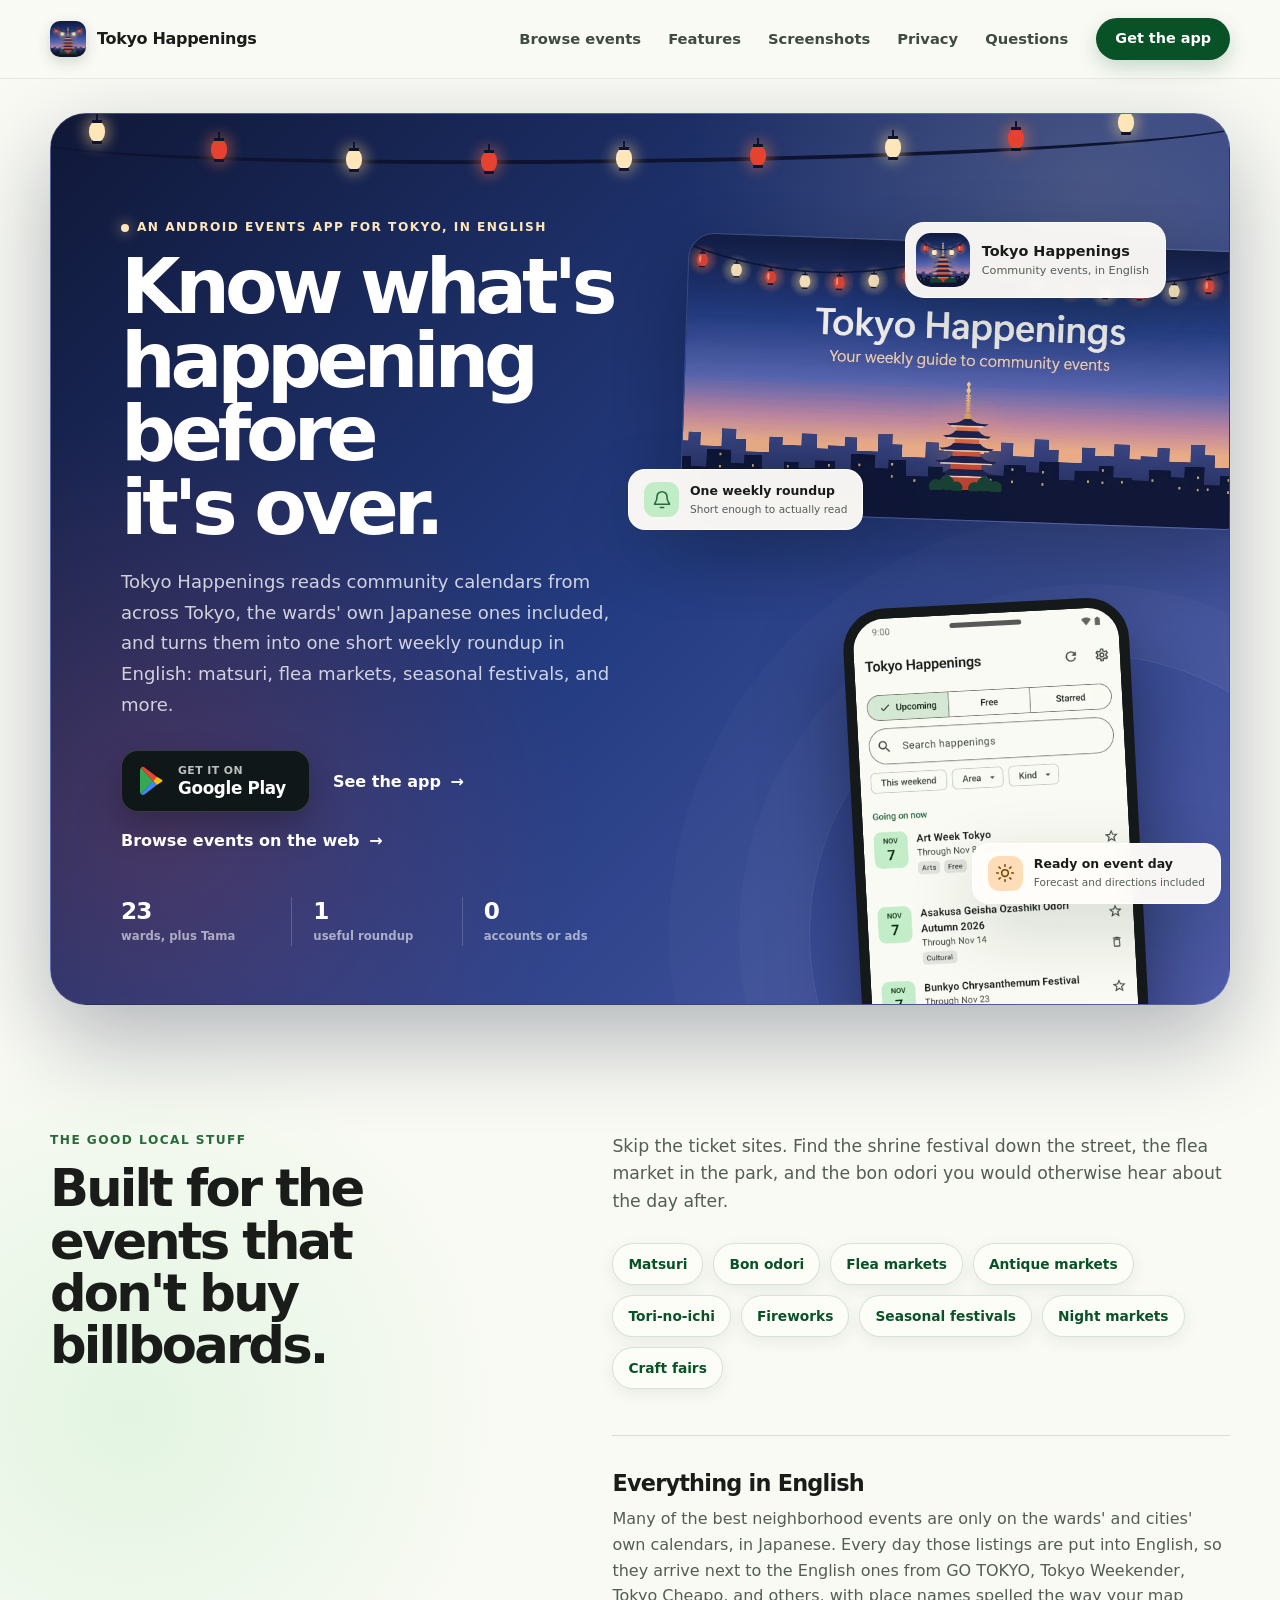
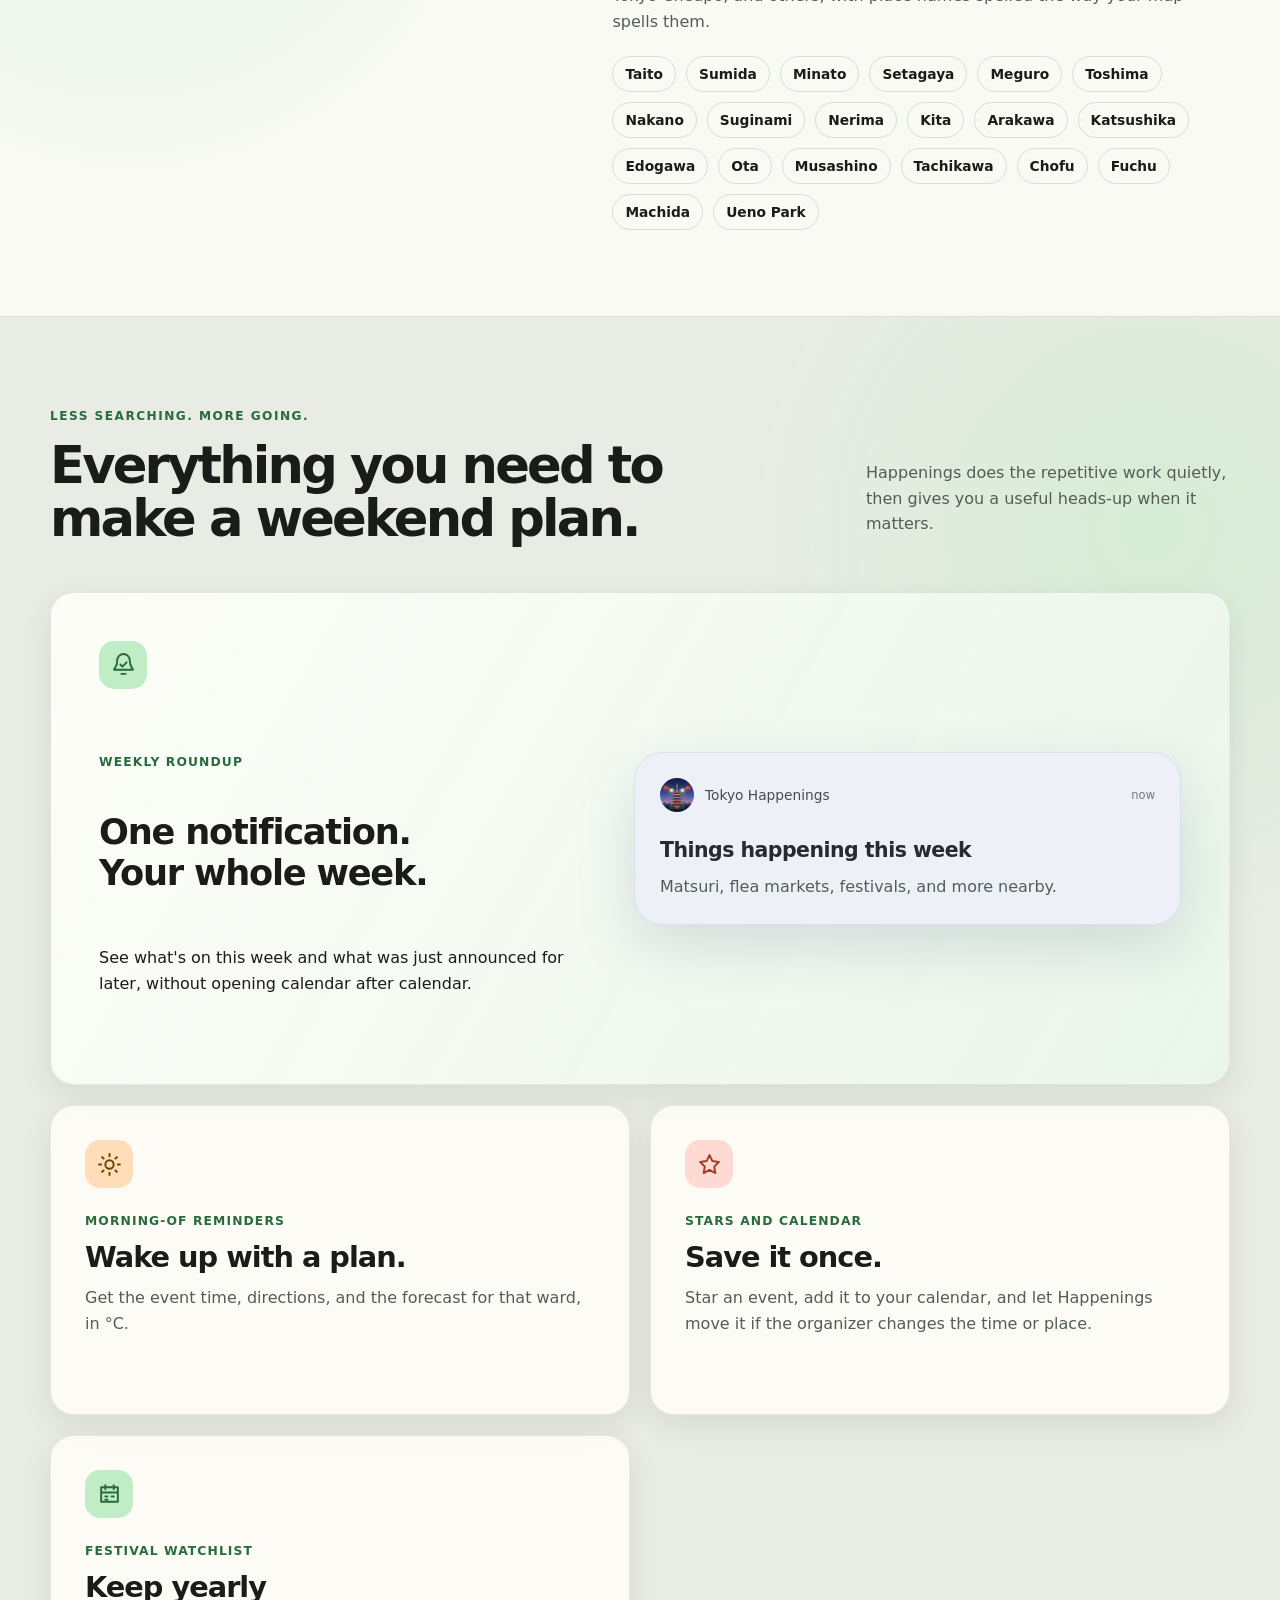
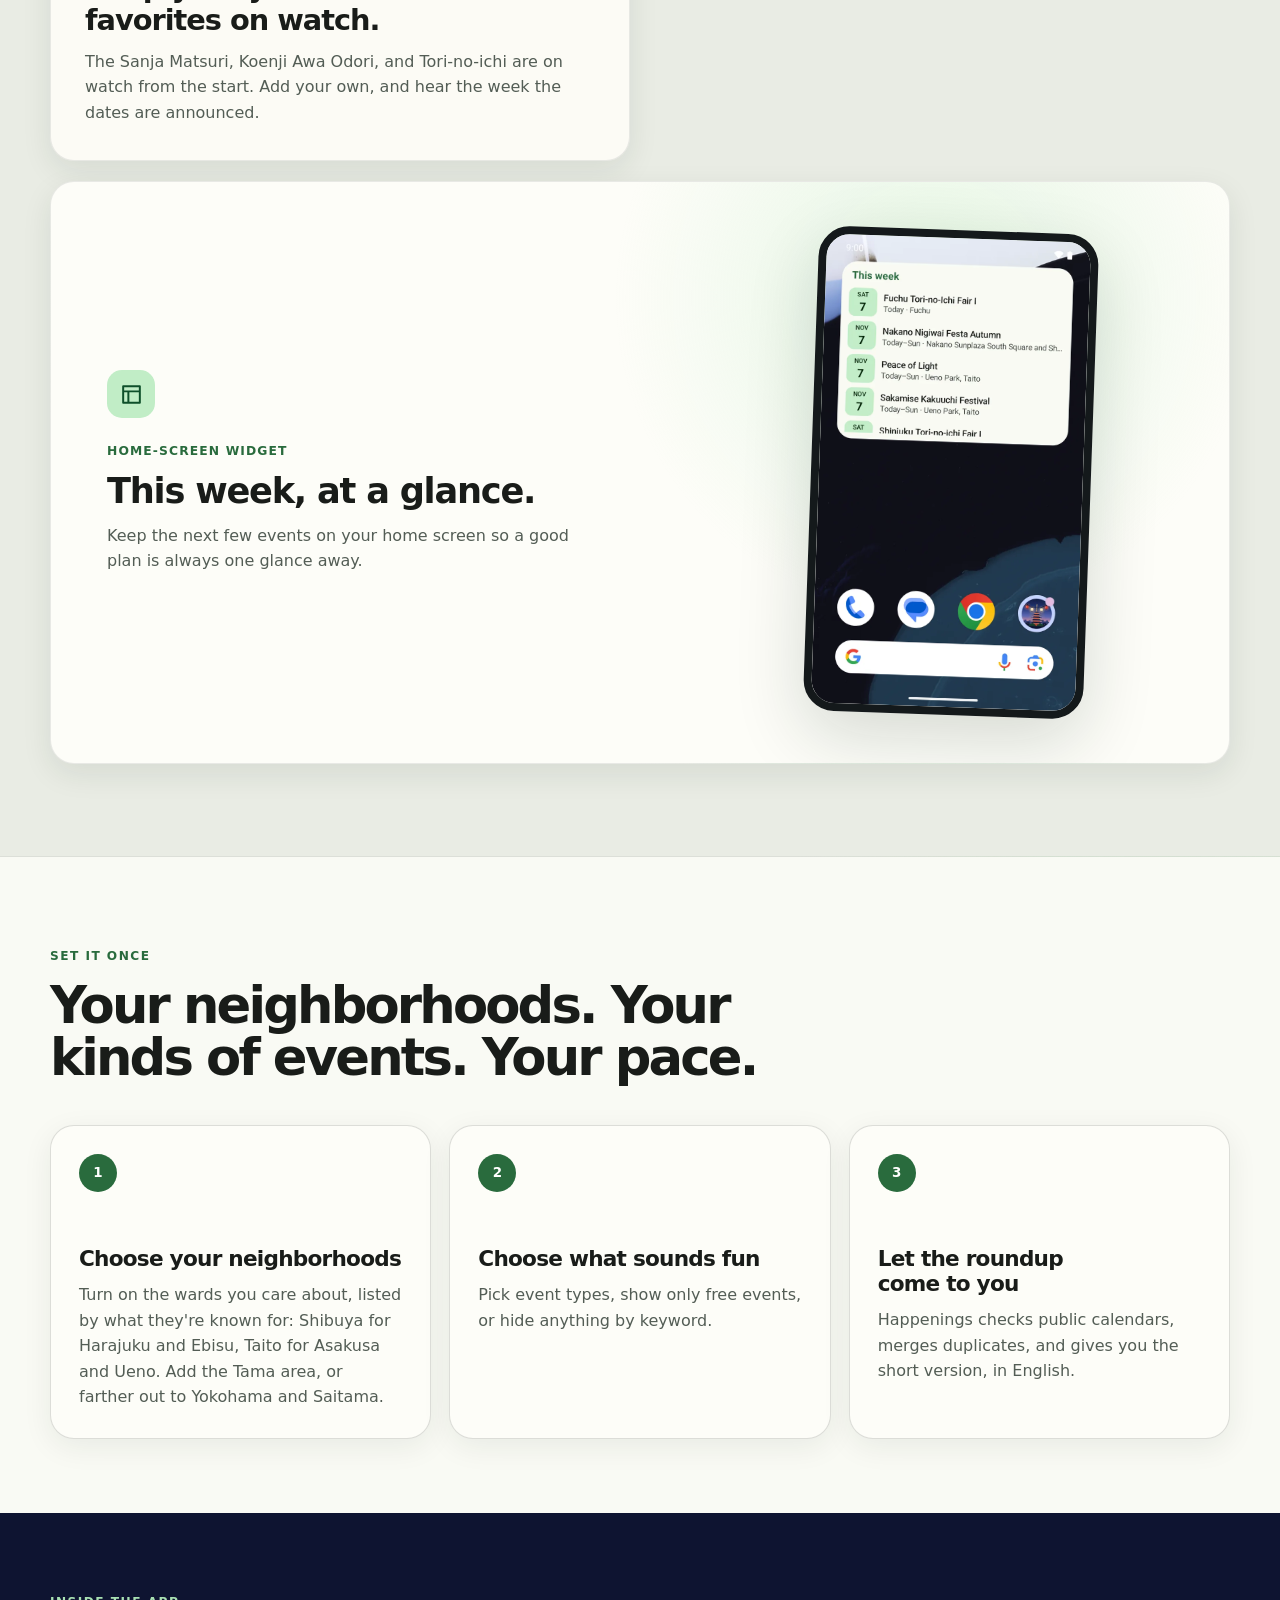
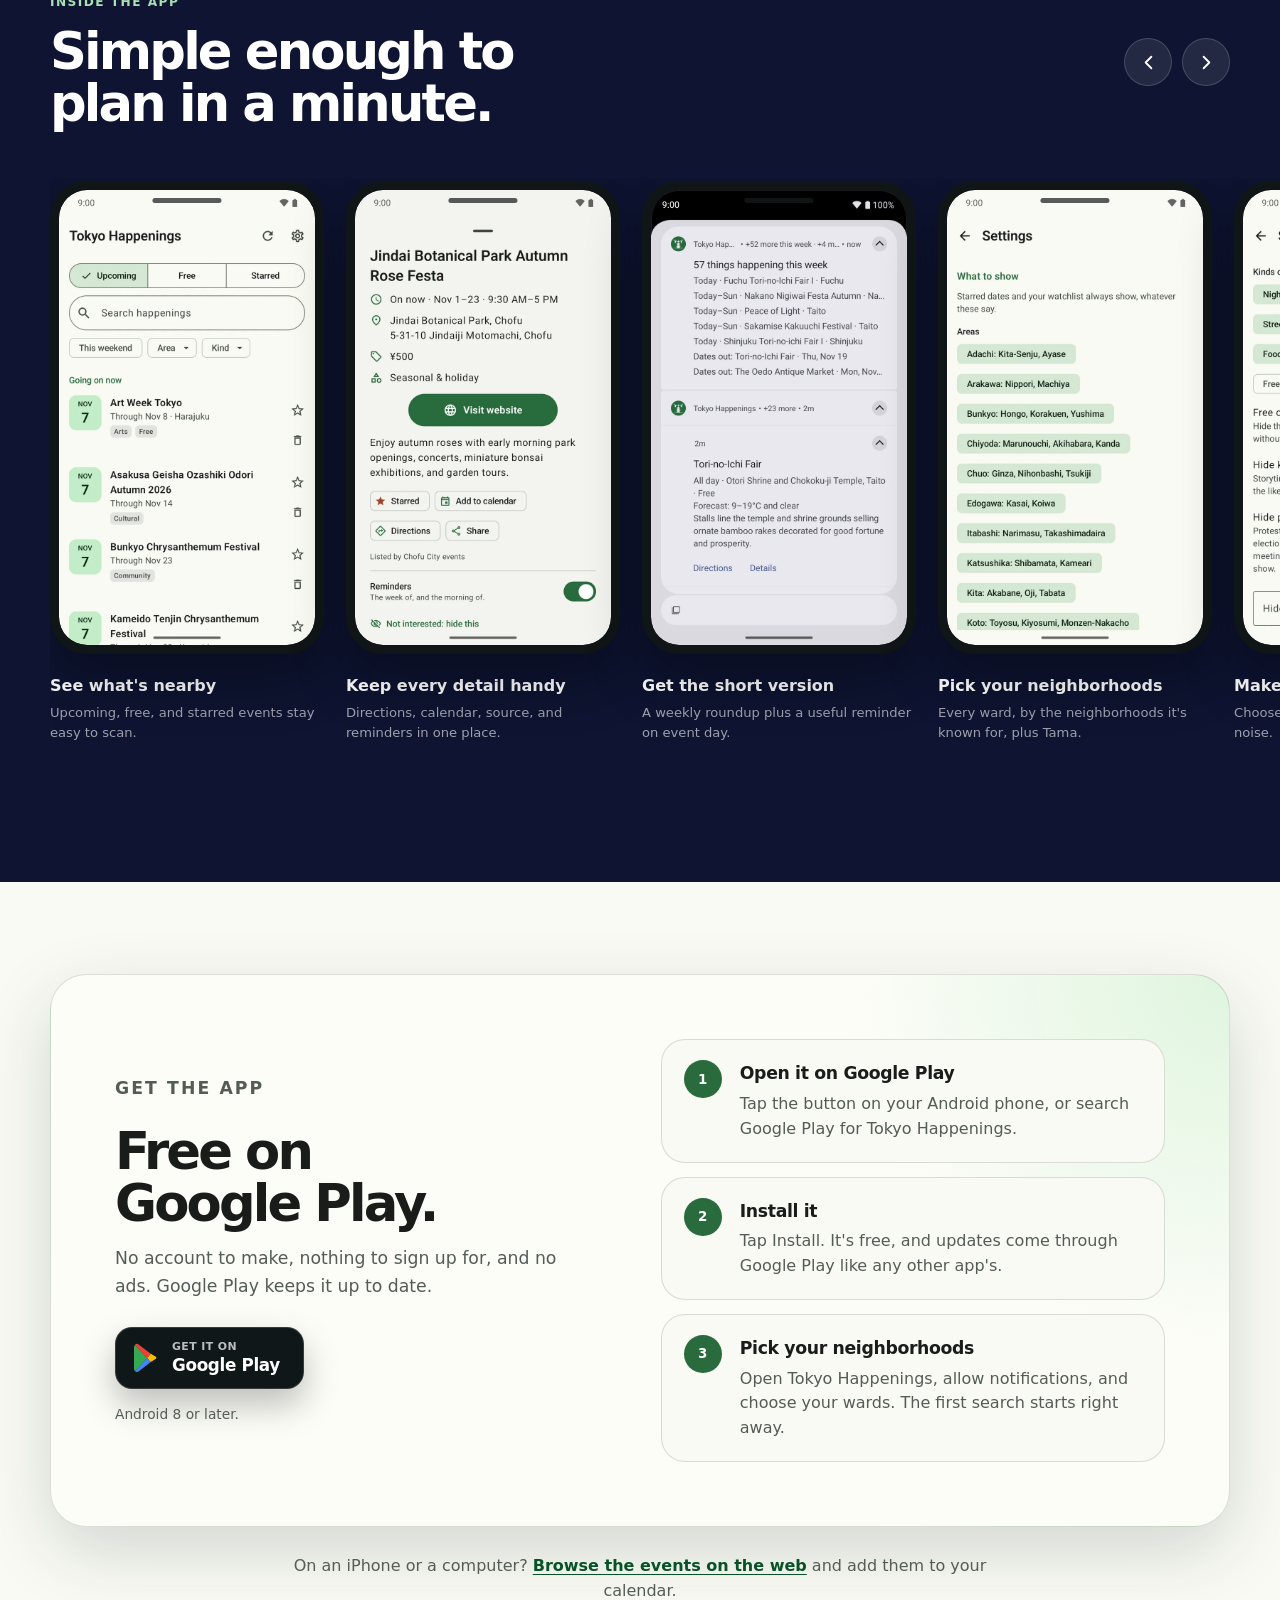
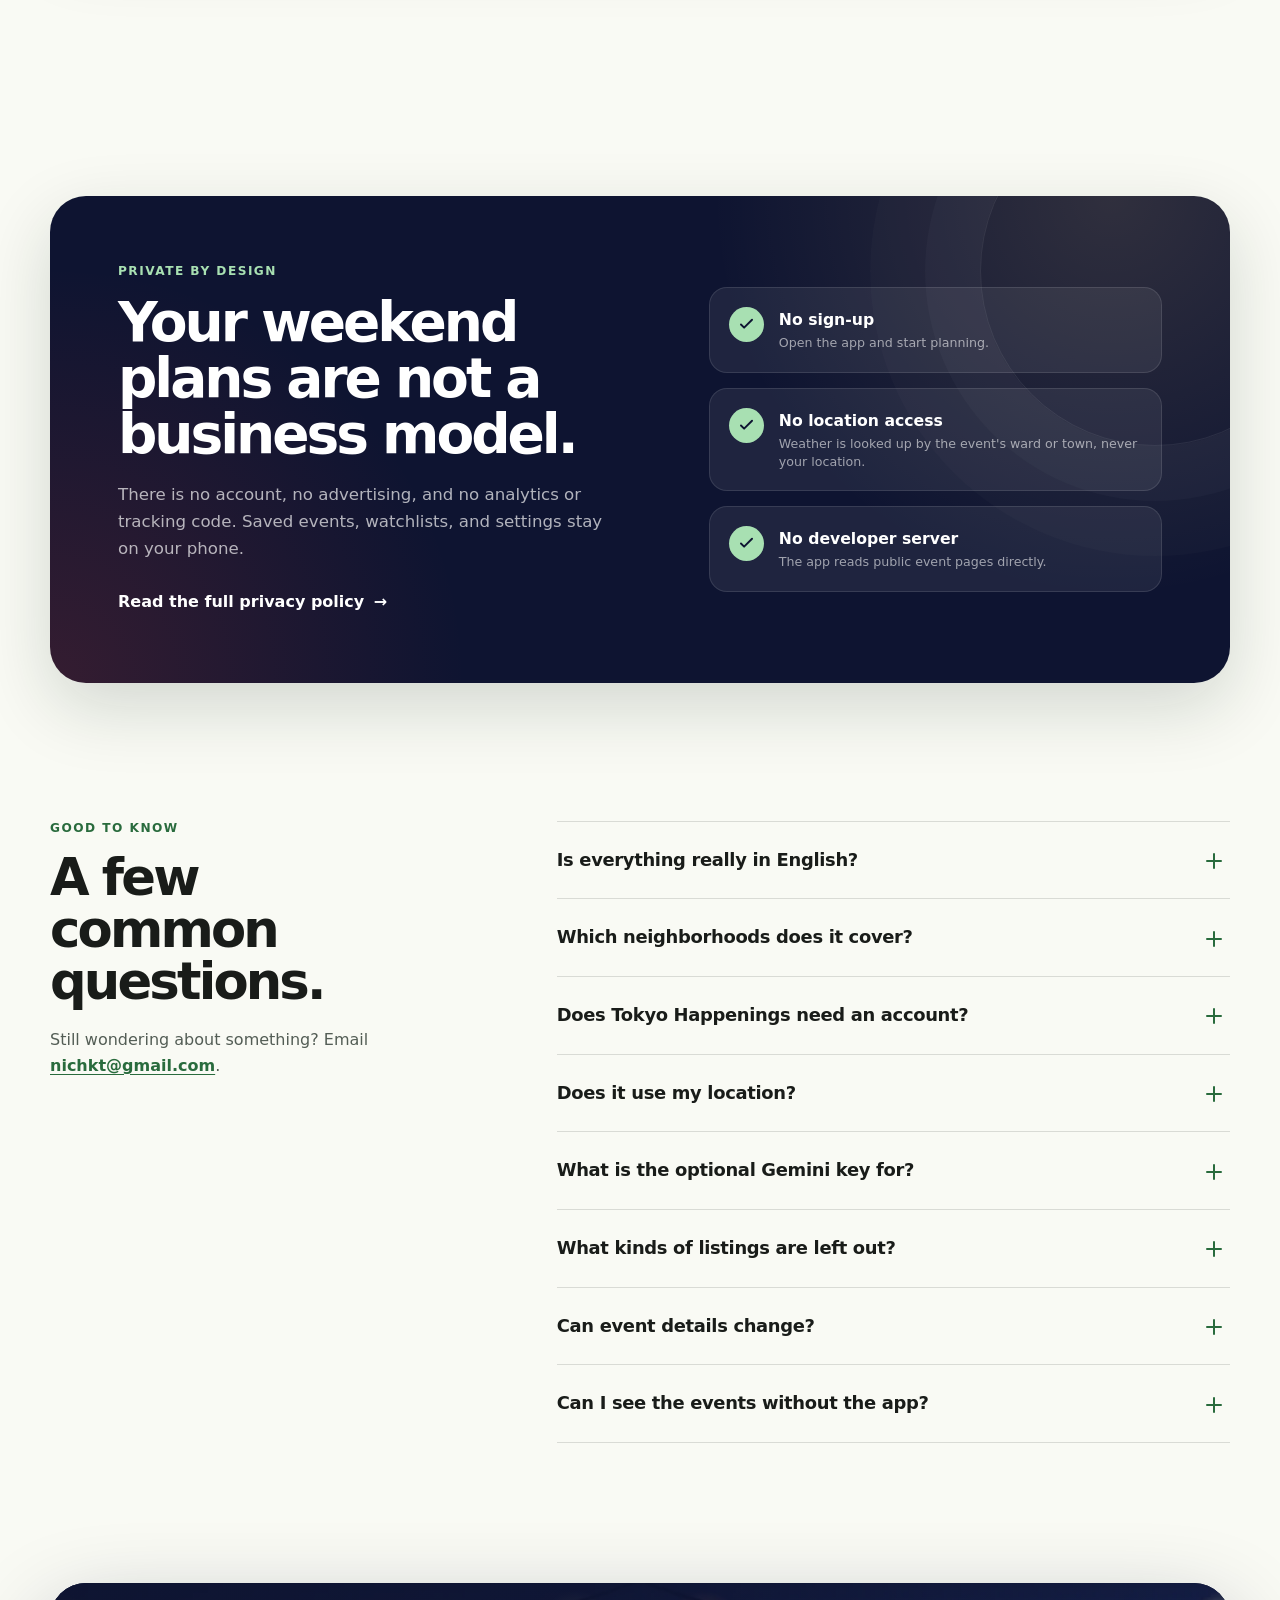
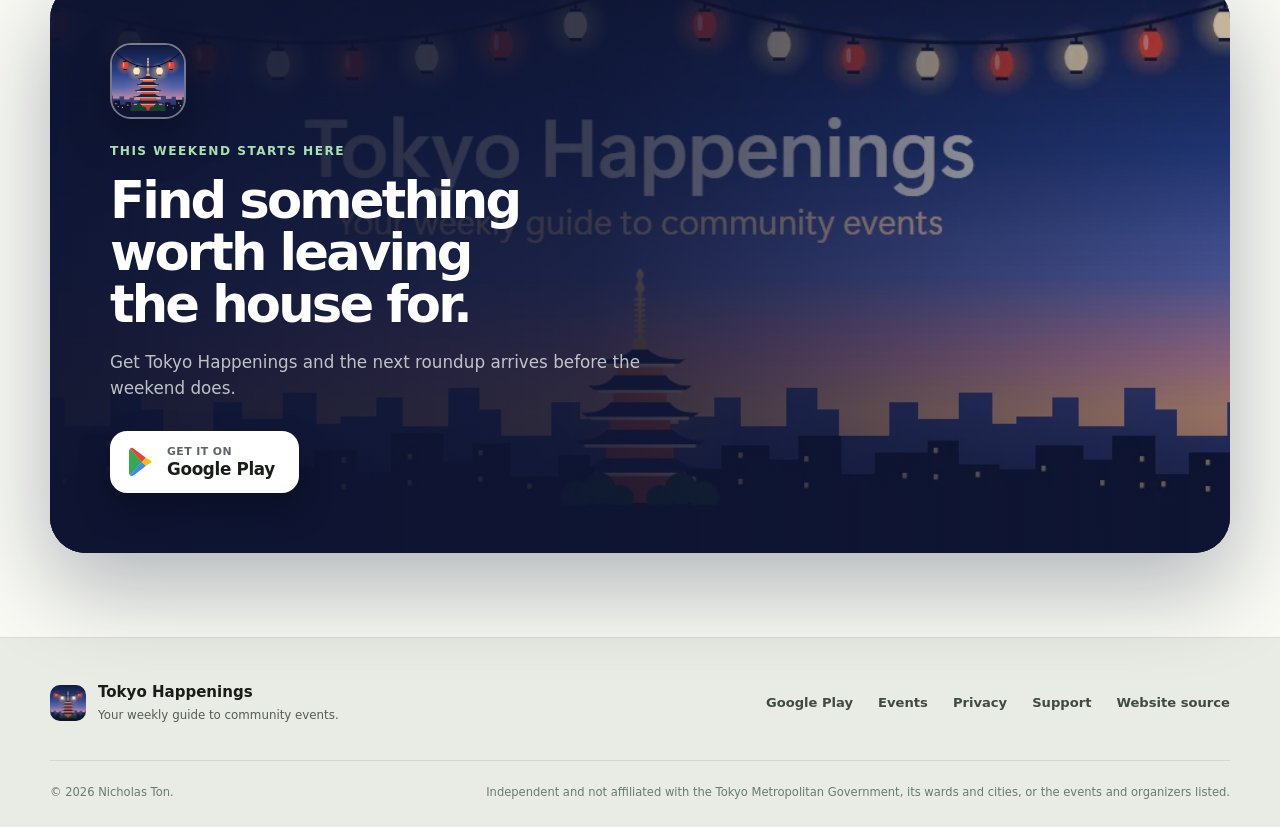
==== commit a05e9787: "Google Play links, pagoda icon and the app's screenshots The buttons go to the Google Play listing i" ====
--- a/index.html
+++ b/index.html
@@ -25,7 +25,7 @@
   <meta property="og:image" content="https://nichkt.github.io/tokyo-happenings/assets/feature-graphic.png">
   <meta property="og:image:width" content="1024">
   <meta property="og:image:height" content="500">
-  <meta property="og:image:alt" content="Tokyo Happenings artwork with festival lanterns over Tokyo Tower at blue hour">
+  <meta property="og:image:alt" content="Tokyo Happenings artwork with festival lanterns over a pagoda at blue hour">
 
   <meta name="twitter:card" content="summary_large_image">
   <meta name="twitter:title" content="Tokyo Happenings">
@@ -40,7 +40,7 @@
     "operatingSystem": "Android",
     "applicationCategory": "LifestyleApplication",
     "description": "Tokyo Happenings finds matsuri, flea markets, seasonal festivals, and other community events across Tokyo's wards, puts the wards' Japanese calendars into English, and sends one useful weekly roundup.",
-    "downloadUrl": "https://github.com/Nichkt/tokyo-happenings/releases/latest/download/TokyoHappenings.apk",
+    "downloadUrl": "https://play.google.com/store/apps/details?id=com.nicholaston.happenings.tokyo",
     "image": "https://nichkt.github.io/tokyo-happenings/assets/app-icon.png",
     "offers": {
       "@type": "Offer",
@@ -96,13 +96,16 @@
               </p>
 
               <div class="hero-actions">
-                <a class="store-button" href="#get" aria-label="Get Tokyo Happenings for Android">
-                  <svg viewBox="0 0 24 24" aria-hidden="true" fill="none" stroke="currentColor" stroke-width="2.2" stroke-linecap="round" stroke-linejoin="round">
-                    <path d="M12 3v12m0 0-5-5m5 5 5-5M4 17v3h16v-3"/>
+                <a class="store-button" href="https://play.google.com/store/apps/details?id=com.nicholaston.happenings.tokyo" target="_blank" rel="noopener noreferrer" aria-label="Download Tokyo Happenings on Google Play">
+                  <svg viewBox="0 0 32 36" aria-hidden="true">
+                    <path fill="#34a853" d="M1.2 1.7C.5 2.5 0 3.7 0 5.1v25.8c0 1.4.5 2.6 1.2 3.4l.1.1 14.5-16.2v-.4L1.3 1.6z"/>
+                    <path fill="#fbbc04" d="m20.6 23-4.8-5.3v.4l4.8-5.4.1.1 5.7 3.2c1.6.9 1.6 2.4 0 3.3L20.7 23z"/>
+                    <path fill="#4285f4" d="m20.7 23-4.9-5.1L1.2 34.3c1.1 1.1 2.8 1.2 4.8.1L20.7 23z"/>
+                    <path fill="#ea4335" d="M20.7 12.8 6 1.6C4-.5 2.3.6 1.2 1.7l14.6 16.2 4.9-5.1z"/>
                   </svg>
                   <span>
-                    <small>Free for</small>
-                    <strong>Android</strong>
+                    <small>Get it on</small>
+                    <strong>Google Play</strong>
                   </span>
                 </a>
                 <a class="hero-link" href="#screenshots">See the app <span aria-hidden="true">&rarr;</span></a>
@@ -386,32 +389,35 @@
         <div class="get-panel">
           <div class="get-copy">
             <p class="section-kicker">Get the app</p>
-            <h2>Free for Android, in three taps.</h2>
+            <h2>Free on Google Play.</h2>
             <p>
-              Tokyo Happenings installs straight from this page, signed by its developer. There's nothing to sign up for.
+              No account to make, nothing to sign up for, and no ads. Google Play keeps it up to date.
             </p>
-            <a class="store-button" href="https://github.com/Nichkt/tokyo-happenings/releases/latest/download/TokyoHappenings.apk" aria-label="Download Tokyo Happenings for Android">
-              <svg viewBox="0 0 24 24" aria-hidden="true" fill="none" stroke="currentColor" stroke-width="2.2" stroke-linecap="round" stroke-linejoin="round">
-                <path d="M12 3v12m0 0-5-5m5 5 5-5M4 17v3h16v-3"/>
+            <a class="store-button" href="https://play.google.com/store/apps/details?id=com.nicholaston.happenings.tokyo" target="_blank" rel="noopener noreferrer" aria-label="Download Tokyo Happenings on Google Play">
+              <svg viewBox="0 0 32 36" aria-hidden="true">
+                <path fill="#34a853" d="M1.2 1.7C.5 2.5 0 3.7 0 5.1v25.8c0 1.4.5 2.6 1.2 3.4l.1.1 14.5-16.2v-.4L1.3 1.6z"/>
+                <path fill="#fbbc04" d="m20.6 23-4.8-5.3v.4l4.8-5.4.1.1 5.7 3.2c1.6.9 1.6 2.4 0 3.3L20.7 23z"/>
+                <path fill="#4285f4" d="m20.7 23-4.9-5.1L1.2 34.3c1.1 1.1 2.8 1.2 4.8.1L20.7 23z"/>
+                <path fill="#ea4335" d="M20.7 12.8 6 1.6C4-.5 2.3.6 1.2 1.7l14.6 16.2 4.9-5.1z"/>
               </svg>
-              <span><small>Download for</small><strong>Android</strong></span>
+              <span><small>Get it on</small><strong>Google Play</strong></span>
             </a>
-            <p class="get-fine">Android 8 or later. About 3 MB.</p>
+            <p class="get-fine">Android 8 or later.</p>
           </div>
 
           <ol class="get-steps">
             <li>
               <span class="step-number">1</span>
               <div>
-                <strong>Download it on your phone</strong>
-                <span>Tap the button on your Android phone. If your browser asks whether to keep the file, keep it.</span>
+                <strong>Open it on Google Play</strong>
+                <span>Tap the button on your Android phone, or search Google Play for Tokyo Happenings.</span>
               </div>
             </li>
             <li>
               <span class="step-number">2</span>
               <div>
-                <strong>Open it to install</strong>
-                <span>Open the download. If Android asks, let your browser install apps, then tap Install.</span>
+                <strong>Install it</strong>
+                <span>Tap Install. It's free, and updates come through Google Play like any other app's.</span>
               </div>
             </li>
             <li>
@@ -425,7 +431,6 @@
         </div>
         <p class="get-aside">
           On an iPhone or a computer? <a href="events/">Browse the events on the web</a> and add them to your calendar.
-          To update the app, download it again and install it over the top: your stars and settings are kept.
         </p>
       </div>
     </section>
@@ -494,10 +499,6 @@
             <p>No. The app does not ask for location access. Distance starts from a ward or town you choose, and weather is requested for each event's ward or town.</p>
           </details>
           <details>
-            <summary>Is it on Google Play?</summary>
-            <p>Not yet. For now it installs from <a href="#get">this page</a>: download it on your phone and open it. To update, download it again; your stars and settings are kept.</p>
-          </details>
-          <details>
             <summary>What is the optional Gemini key for?</summary>
             <p>The app works fully without it. If you add your own Gemini API key, Happenings can also read festival pages for their details and sort events more carefully. The app explains exactly what is sent before you add a key.</p>
           </details>
@@ -527,11 +528,14 @@
             <p class="section-kicker section-kicker-light">This weekend starts here</p>
             <h2>Find something worth leaving the house for.</h2>
             <p>Get Tokyo Happenings and the next roundup arrives before the weekend does.</p>
-            <a class="store-button store-button-light" href="#get" aria-label="Get Tokyo Happenings for Android">
-              <svg viewBox="0 0 24 24" aria-hidden="true" fill="none" stroke="currentColor" stroke-width="2.2" stroke-linecap="round" stroke-linejoin="round">
-                <path d="M12 3v12m0 0-5-5m5 5 5-5M4 17v3h16v-3"/>
+            <a class="store-button store-button-light" href="https://play.google.com/store/apps/details?id=com.nicholaston.happenings.tokyo" target="_blank" rel="noopener noreferrer" aria-label="Download Tokyo Happenings on Google Play">
+              <svg viewBox="0 0 32 36" aria-hidden="true">
+                <path fill="#34a853" d="M1.2 1.7C.5 2.5 0 3.7 0 5.1v25.8c0 1.4.5 2.6 1.2 3.4l.1.1 14.5-16.2v-.4L1.3 1.6z"/>
+                <path fill="#fbbc04" d="m20.6 23-4.8-5.3v.4l4.8-5.4.1.1 5.7 3.2c1.6.9 1.6 2.4 0 3.3L20.7 23z"/>
+                <path fill="#4285f4" d="m20.7 23-4.9-5.1L1.2 34.3c1.1 1.1 2.8 1.2 4.8.1L20.7 23z"/>
+                <path fill="#ea4335" d="M20.7 12.8 6 1.6C4-.5 2.3.6 1.2 1.7l14.6 16.2 4.9-5.1z"/>
               </svg>
-              <span><small>Free for</small><strong>Android</strong></span>
+              <span><small>Get it on</small><strong>Google Play</strong></span>
             </a>
           </div>
         </div>
@@ -546,7 +550,7 @@
         <div><strong>Tokyo Happenings</strong><span>Your weekly guide to community events.</span></div>
       </div>
       <div class="footer-links">
-        <a href="#get">Get the app</a>
+        <a href="https://play.google.com/store/apps/details?id=com.nicholaston.happenings.tokyo" target="_blank" rel="noopener noreferrer">Google Play</a>
         <a href="events/">Events</a>
         <a href="https://nichkt.github.io/seattle-happenings-privacy/tokyo/" target="_blank" rel="noopener noreferrer">Privacy</a>
         <a href="mailto:nichkt@gmail.com">Support</a>
